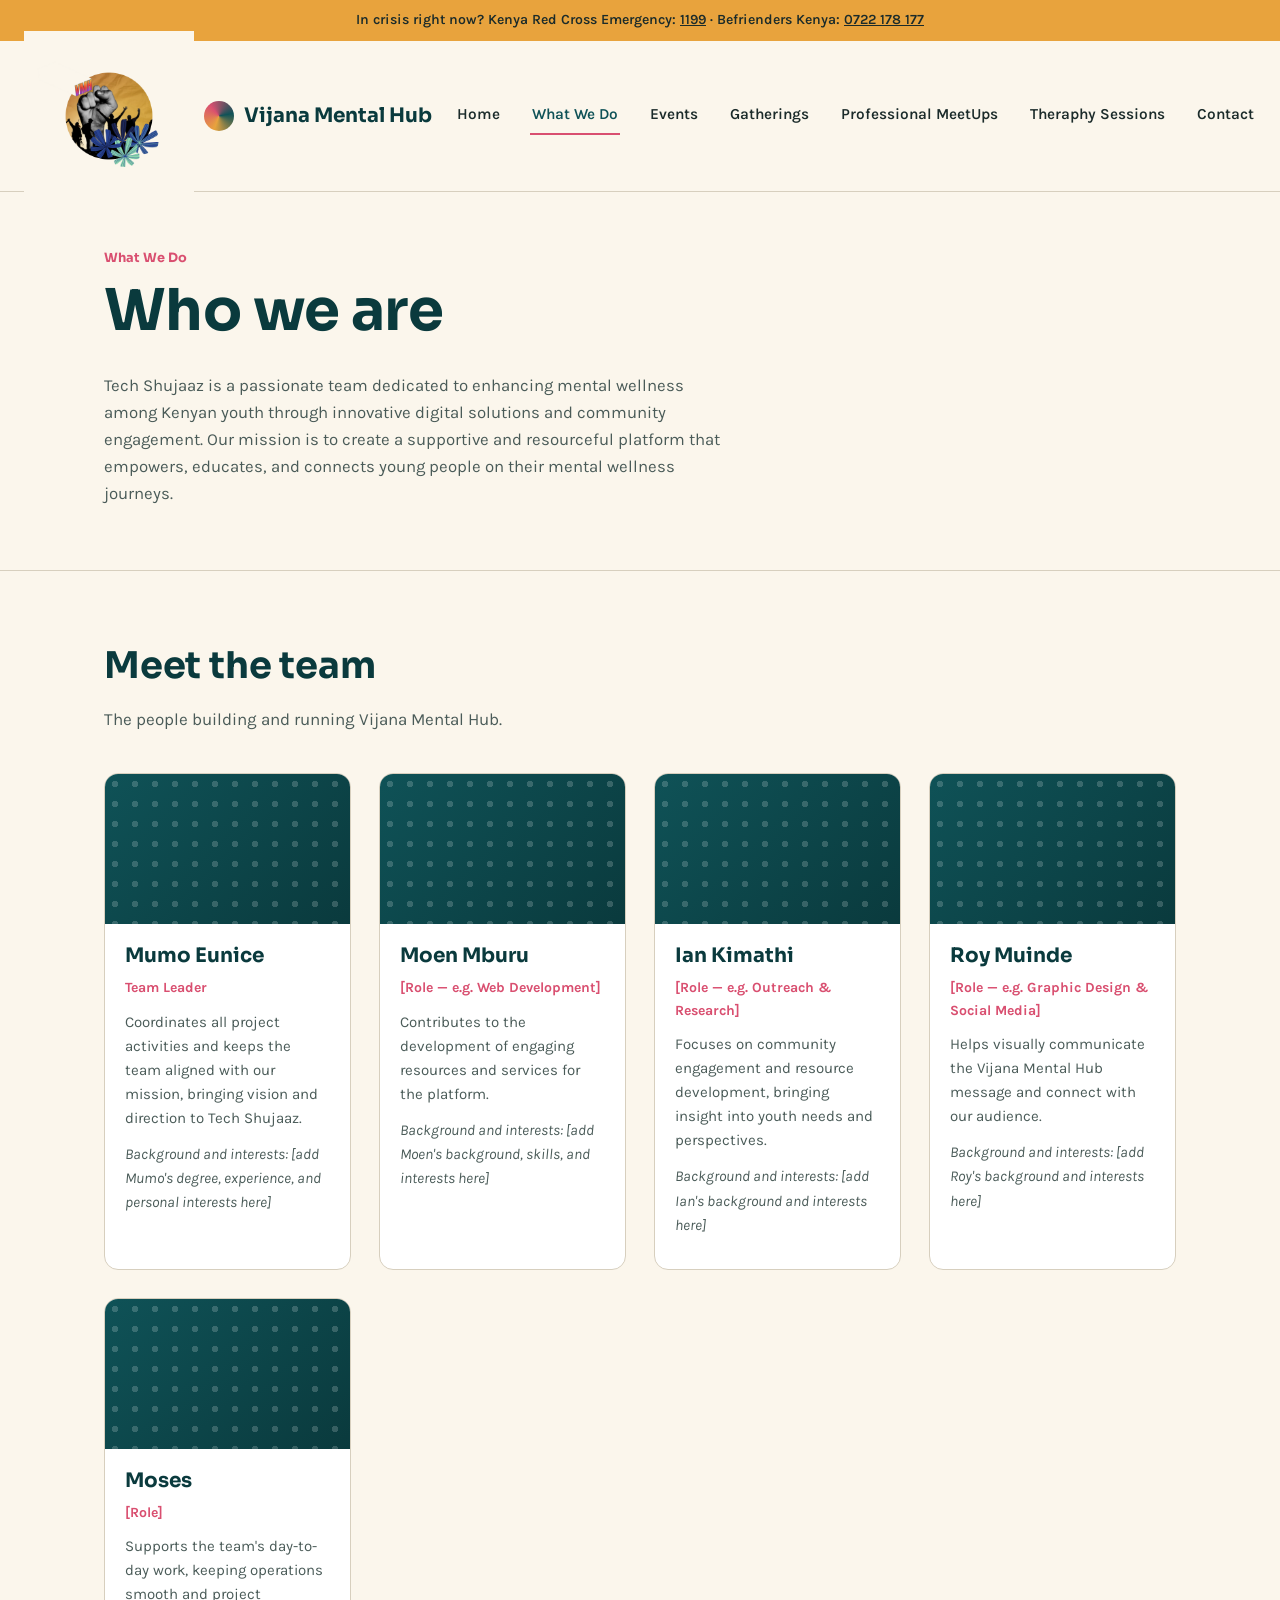
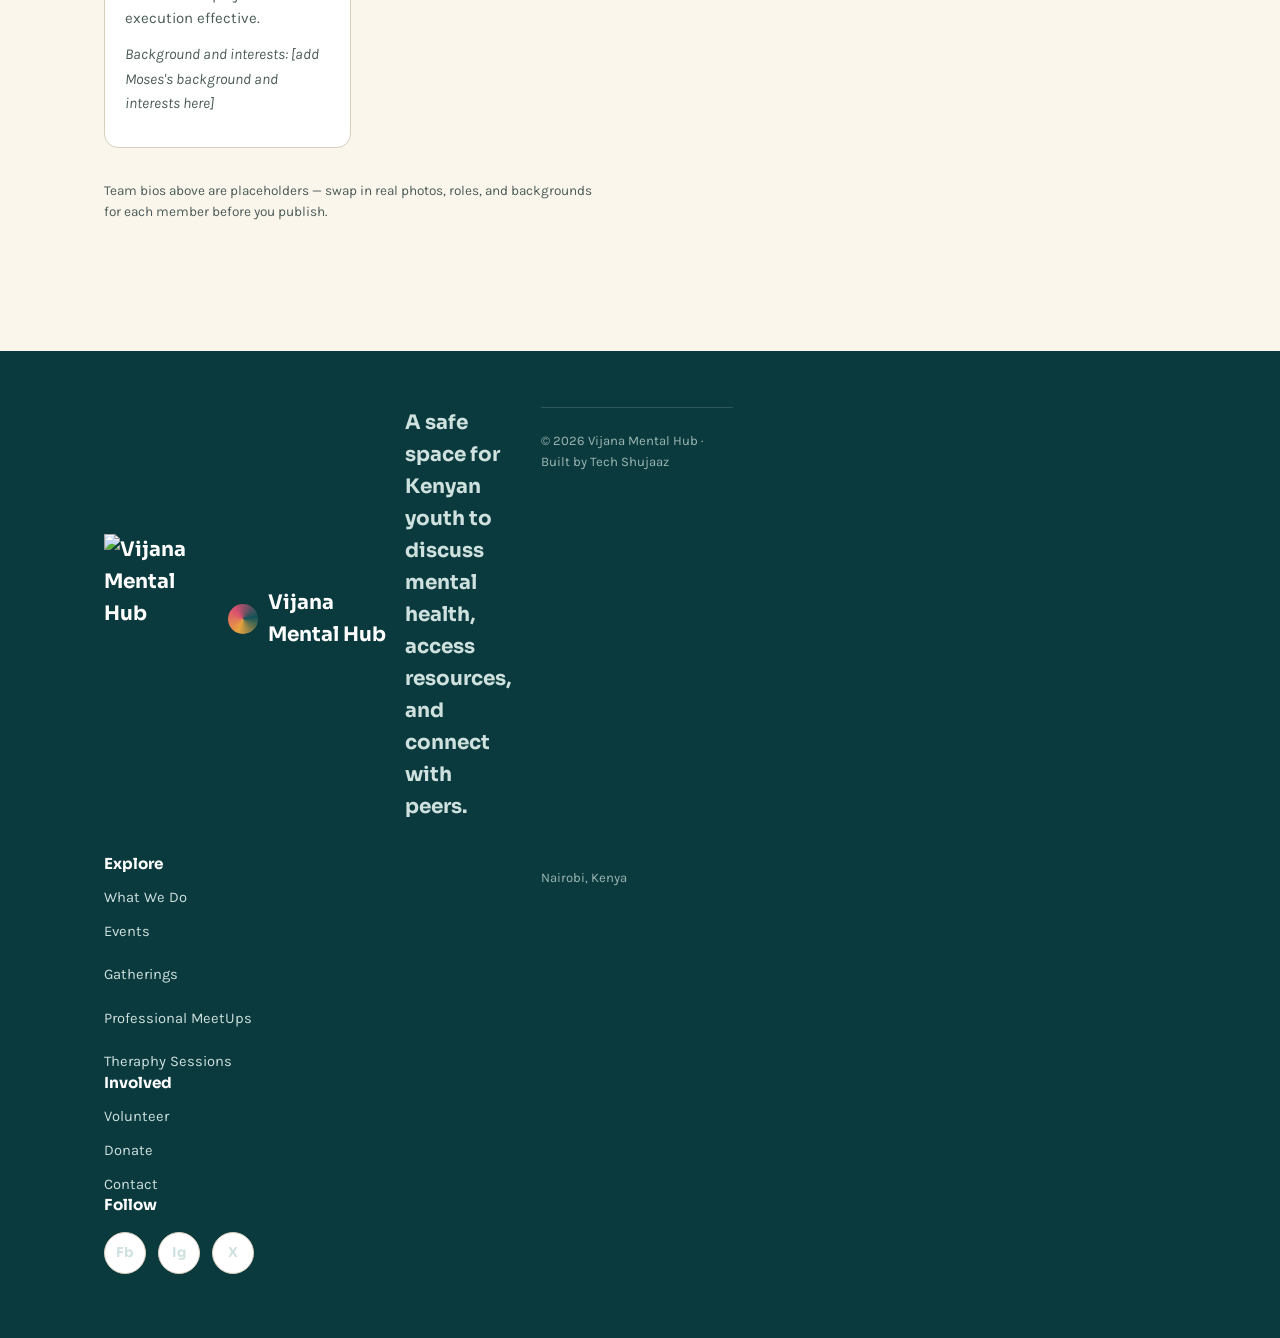
==== about.html @ b5979398 "Update about.html" ====
<!DOCTYPE html>
<html lang="en">
<head>
<meta charset="UTF-8">
<meta name="viewport" content="width=device-width, initial-scale=1.0">
<title>What We Do — Vijana Mental Hub</title>
<meta name="description" content="Meet Tech Shujaaz, the team behind Vijana Mental Hub.">
<link rel="preconnect" href="https://fonts.googleapis.com">
<link href="https://fonts.googleapis.com/css2?family=Sora:wght@400;600;700&family=Karla:wght@400;500;700&display=swap" rel="stylesheet">
<link rel="stylesheet" href="styles.css">
</head>
<body>

<div class="helpline-bar">
  In crisis right now? Kenya Red Cross Emergency: <a href="tel:1199">1199</a> · Befrienders Kenya: <a href="tel:+254722178177">0722 178 177</a>
</div>

<header class="site-header">
  <div class="container">
    <a href="index.html" class="logo">
        <img src="Untitled%20design%20%285%29.png" alt="Vijana Mental Hub" class="logo-image">
<span class="logo-mark"></span> Vijana Mental Hub</a>
    <button class="nav-toggle" aria-label="Toggle navigation" aria-expanded="false">
      <span></span><span></span><span></span>
    </button>
    <nav class="main-nav">
      <a href="index.html">Home</a>
      <a href="about.html" aria-current="page">What We Do</a>
       <a href="resources.html">Events</a>
      <a href="events.html">Gatherings</a>
      <a href="blog.html">Professional MeetUps</a>
      <a href="get-involved.html">Theraphy Sessions</a>
      <a href="contact.html">Contact</a>
    </nav>
  </div>
</header>

<main>

  <section class="page-hero">
    <div class="container">
      <span class="kicker">What We Do</span>
      <h1>Who we are</h1>
      <p class="lead">Tech Shujaaz is a passionate team dedicated to enhancing mental wellness among Kenyan youth through innovative digital solutions and community engagement. Our mission is to create a supportive and resourceful platform that empowers, educates, and connects young people on their mental wellness journeys.</p>
    </div>
  </section>

  <section>
    <div class="container">
      <div class="section-head">
        <div>
          <h2>Meet the team</h2>
          <p>The people building and running Vijana Mental Hub.</p>
        </div>
      </div>

      <div class="team-grid">

        <div class="team-card">
          <div class="team-photo"></div>
          <div class="team-body">
            <h3>Mumo Eunice</h3>
            <div class="team-role">Team Leader</div>
            <p>Coordinates all project activities and keeps the team aligned with our mission, bringing vision and direction to Tech Shujaaz.</p>
            <p><em>Background and interests: [add Mumo's degree, experience, and personal interests here]</em></p>
          </div>
        </div>

        <div class="team-card">
          <div class="team-photo"></div>
          <div class="team-body">
            <h3>Moen Mburu</h3>
            <div class="team-role">[Role — e.g. Web Development]</div>
            <p>Contributes to the development of engaging resources and services for the platform.</p>
            <p><em>Background and interests: [add Moen's background, skills, and interests here]</em></p>
          </div>
        </div>

        <div class="team-card">
          <div class="team-photo"></div>
          <div class="team-body">
            <h3>Ian Kimathi</h3>
            <div class="team-role">[Role — e.g. Outreach & Research]</div>
            <p>Focuses on community engagement and resource development, bringing insight into youth needs and perspectives.</p>
            <p><em>Background and interests: [add Ian's background and interests here]</em></p>
          </div>
        </div>

        <div class="team-card">
          <div class="team-photo"></div>
          <div class="team-body">
            <h3>Roy Muinde</h3>
            <div class="team-role">[Role — e.g. Graphic Design & Social Media]</div>
            <p>Helps visually communicate the Vijana Mental Hub message and connect with our audience.</p>
            <p><em>Background and interests: [add Roy's background and interests here]</em></p>
          </div>
        </div>

        <div class="team-card">
          <div class="team-photo"></div>
          <div class="team-body">
            <h3>Moses</h3>
            <div class="team-role">[Role]</div>
            <p>Supports the team's day-to-day work, keeping operations smooth and project execution effective.</p>
            <p><em>Background and interests: [add Moses's background and interests here]</em></p>
          </div>
        </div>

      </div>

      <p class="form-note" style="margin-top:32px;">Team bios above are placeholders — swap in real photos, roles, and backgrounds for each member before you publish.</p>
    </div>
  </section>

</main>

<footer class="site-footer">
  <div class="container">
    <div class="footer-grid">
      <div>
        <div class="logo">
                  <div class="logo"> <img src="Untitled%20design%20%286%29.png" alt="Vijana Mental Hub" class="logo-image"><span class="logo-mark"></span> Vijana Mental Hub</div>

        <p style="color:#CFE1DE; max-width:32ch;">A safe space for Kenyan youth to discuss mental health, access resources, and connect with peers.</p>
      </div>
      <div>
        <h4>Explore</h4>
        <ul class="footer-links">
          <li><a href="about.html">What We Do</a></li>
          <li><a href="resources.html">Events</a></li>
          <li></li><a href="events.html">Gatherings</a></li>
          <li></li><a href="blog.html">Professional MeetUps</a></li>
          <li></li><a href="get-involved.html">Theraphy Sessions</a></li>
        </ul>
      </div>
      <div>
        <h4>Involved</h4>
        <ul class="footer-links">
          <li><a href="get-involved.html">Volunteer</a></li>
          <li><a href="get-involved.html#donate">Donate</a></li>
          <li><a href="contact.html">Contact</a></li>
        </ul>
      </div>
      <div>
        <h4>Follow</h4>
        <div class="social-row">
          <a href="#" aria-label="Facebook">Fb</a>
          <a href="#" aria-label="Instagram">Ig</a>
          <a href="#" aria-label="Twitter / X">X</a>
        </div>
      </div>
    </div>
    <div class="footer-bottom">
      <span>© 2026 Vijana Mental Hub · Built by Tech Shujaaz</span>
      <span>Nairobi, Kenya</span>
    </div>
  </div>
</footer>

<script src="script.js"></script>
</body>
</html>
---- styles.css ----
/* ==========================================================================
   Vijana Mental Hub — Design System
   Palette: highland teal + sunrise gold + berry coral on warm paper
   Type: Sora (display) / Karla (body)
   ========================================================================== */

:root{
  --paper:      #FBF6EC;
  --sage:       #E7EFE6;
  --teal:       #0F5257;
  --teal-dark:  #0A3A3D;
  --gold:       #E8A33D;
  --coral:      #D94F70;
  --ink:        #1B2B2A;
  --ink-soft:   #4A5B58;
  --line:       #D7CFBE;
  --white:      #FFFFFF;

  --font-display: 'Sora', sans-serif;
  --font-body: 'Karla', sans-serif;

  --max-w: 1120px;
  --radius: 14px;
}

*, *::before, *::after{ box-sizing: border-box; }

html{ scroll-behavior: smooth; }

body{
  margin: 0;
  background: var(--paper);
  color: var(--ink);
  font-family: var(--font-body);
  font-size: 17px;
  line-height: 1.6;
  -webkit-font-smoothing: antialiased;
}

img{ max-width: 100%; display: block; }

a{ color: inherit; text-decoration: none; }

h1, h2, h3, h4{
  font-family: var(--font-display);
  color: var(--teal-dark);
  line-height: 1.15;
  margin: 0 0 0.5em;
  font-weight: 700;
}

h1{ font-size: clamp(2.4rem, 5vw, 3.6rem); letter-spacing: -0.01em; }
h2{ font-size: clamp(1.7rem, 3vw, 2.3rem); letter-spacing: -0.005em; }
h3{ font-size: 1.25rem; }

p{ margin: 0 0 1em; color: var(--ink-soft); max-width: 62ch; }

.container{
  max-width: var(--max-w);
  margin: 0 auto;
  padding: 0 24px;
}

/* Focus visibility */
a:focus-visible, button:focus-visible, input:focus-visible, textarea:focus-visible{
  outline: 3px solid var(--gold);
  outline-offset: 2px;
}

@media (prefers-reduced-motion: reduce){
  *{ animation-duration: 0.001ms !important; transition-duration: 0.001ms !important; }
  html{ scroll-behavior: auto; }
}

/* ---------------------------------- Header ---------------------------------- */

.site-header{
  position: sticky;
  top: 0;
  z-index: 50;
  background: rgba(251, 246, 236, 0.92);
  backdrop-filter: blur(6px);
  border-bottom: 1px solid var(--line);
}

.site-header .container{
  display: flex;
  align-items: center;
  justify-content: space-between;
  height: 150px;
  max-width: 1300px;
}

.logo{
  font-family: var(--font-display);
  font-weight: 700;
  font-size: 1.25rem;
  color: var(--teal-dark);
  display: flex;
  align-items: center;
  gap: 10px;
}

.logo-mark{
  width: 30px; height: 30px;
  border-radius: 50%;
  background: conic-gradient(from 200deg, var(--gold), var(--coral), var(--teal), var(--gold));
  flex-shrink: 0;
}
.logo {
  display: flex;
  align-items: center;
  gap: 10px;
}

.logo-image {
  width: 170px;
  height: 170px;
  object-fit: contain;
}
.main-nav{
  display: flex;
  gap: 28px;
  align-items: center;
}

.main-nav a{
  font-size: 0.96rem;
  font-weight: 600;
  color: var(--ink);
  padding: 6px 2px;
  border-bottom: 2px solid transparent;
  transition: border-color 0.15s ease, color 0.15s ease;
}

.main-nav a:hover,
.main-nav a[aria-current="page"]{
  color: var(--teal);
  border-bottom-color: var(--coral);
}

.nav-toggle{
  display: none;
  background: none;
  border: none;
  cursor: pointer;
  padding: 8px;
}
.nav-toggle span{
  display: block;
  width: 24px; height: 2px;
  background: var(--ink);
  margin: 5px 0;
  transition: transform 0.2s ease, opacity 0.2s ease;
}

@media (max-width: 820px){
  .nav-toggle{ display: block; }
  .main-nav{
    position: absolute;
    top: 76px; left: 0; right: 0;
    background: var(--paper);
    border-bottom: 1px solid var(--line);
    flex-direction: column;
    align-items: flex-start;
    gap: 4px;
    padding: 12px 24px 20px;
    display: none;
  }
  .main-nav.open{ display: flex; }
  .main-nav a{ width: 100%; padding: 10px 0; }
}

/* ---------------------------------- Buttons ---------------------------------- */

.btn{
  display: inline-flex;
  align-items: center;
  justify-content: center;
  gap: 8px;
  font-family: var(--font-display);
  font-weight: 600;
  font-size: 0.95rem;
  padding: 13px 26px;
  border-radius: 999px;
  border: 2px solid transparent;
  cursor: pointer;
  transition: transform 0.12s ease, background 0.15s ease, color 0.15s ease, border-color 0.15s ease;
}
.btn:hover{ transform: translateY(-1px); }

.btn-primary{
  background: var(--coral);
  color: var(--white);
}
.btn-primary:hover{ background: #c23f5f; }

.btn-secondary{
  background: transparent;
  color: var(--teal-dark);
  border-color: var(--teal-dark);
}
.btn-secondary:hover{ background: var(--teal-dark); color: var(--white); }

.btn-ghost{
  background: transparent;
  color: var(--teal-dark);
  padding: 10px 4px;
  border-radius: 0;
  font-size: 0.9rem;
}
.btn-ghost::after{ content: "›"; margin-left: 4px; }

/* ---------------------------------- Hero ---------------------------------- */

.hero{
  position: relative;
  overflow: hidden;
  padding: 76px 0 90px;
}

.hero-pattern{
  position: absolute;
  top: -60px; right: -80px;
  width: 420px; height: 420px;
  opacity: 0.5;
  z-index: 0;
  background-image: radial-gradient(circle, var(--gold) 7px, transparent 7px),
                     radial-gradient(circle, var(--coral) 5px, transparent 5px);
  background-size: 46px 46px, 46px 46px;
  background-position: 0 0, 23px 23px;
  -webkit-mask-image: radial-gradient(circle, black 55%, transparent 78%);
  mask-image: radial-gradient(circle, black 55%, transparent 78%);
}

.hero .container{
  position: relative;
  z-index: 1;
  display: grid;
  grid-template-columns: minmax(0, 640px);
}

.eyebrow-tag{
  display: inline-block;
  font-family: var(--font-display);
  font-weight: 600;
  font-size: 0.82rem;
  color: var(--teal);
  background: var(--sage);
  border-radius: 999px;
  padding: 6px 16px;
  margin-bottom: 22px;
}

.hero p.lead{
  font-size: 1.15rem;
  color: var(--ink-soft);
  margin-bottom: 2em;
}

.hero-ctas{
  display: flex;
  gap: 14px;
  flex-wrap: wrap;
}

/* ---------------------------------- Sections ---------------------------------- */

section{ padding: 74px 0; }
.section-alt{ background: var(--sage); }

.section-head{
  display: flex;
  align-items: flex-end;
  justify-content: space-between;
  gap: 24px;
  margin-bottom: 40px;
  flex-wrap: wrap;
}

.section-head p{ margin: 0; }

/* ---------------------------------- Cards ---------------------------------- */

.card-grid{
  display: grid;
  grid-template-columns: repeat(auto-fit, minmax(260px, 1fr));
  gap: 24px;
}

.card{
  background: var(--white);
  border: 1px solid var(--line);
  border-radius: var(--radius);
  padding: 28px;
  display: flex;
  flex-direction: column;
  gap: 10px;
}

.card .chip{
  align-self: flex-start;
  font-family: var(--font-display);
  font-size: 0.75rem;
  font-weight: 700;
  color: var(--teal-dark);
  background: var(--sage);
  padding: 4px 12px;
  border-radius: 999px;
  margin-bottom: 8px;
}

.card h3{ margin-bottom: 4px; }

.card a.card-link{
  margin-top: auto;
  font-weight: 700;
  color: var(--coral);
  font-size: 0.92rem;
}
.card a.card-link:hover{ text-decoration: underline; }

/* Team cards */
.team-grid{
  display: grid;
  grid-template-columns: repeat(auto-fit, minmax(230px, 1fr));
  gap: 28px;
}
.team-card{
  background: var(--white);
  border-radius: var(--radius);
  border: 1px solid var(--line);
  overflow: hidden;
}
.team-photo{
  height: 150px;
  background: linear-gradient(135deg, var(--teal) 0%, var(--teal-dark) 100%);
  position: relative;
}
.team-photo::after{
  content: "";
  position: absolute; inset: 0;
  background-image: radial-gradient(circle, rgba(255,255,255,0.18) 3px, transparent 3px);
  background-size: 20px 20px;
}
.team-body{ padding: 20px; }
.team-role{
  font-weight: 700;
  color: var(--coral);
  font-size: 0.88rem;
  margin-bottom: 10px;
}
.team-body p{ font-size: 0.94rem; margin-bottom: 0.8em; }

/* ---------------------------------- Callout / CTA band ---------------------------------- */

.cta-band{
  background: var(--teal-dark);
  color: var(--white);
  border-radius: 20px;
  padding: 52px;
  display: flex;
  align-items: center;
  justify-content: space-between;
  gap: 30px;
  flex-wrap: wrap;
}
.cta-band h2{ color: var(--white); margin: 0; max-width: 22ch; }
.cta-band p{ color: #D9E7E4; }

/* ---------------------------------- Lists (events, resources) ---------------------------------- */

.list-row{
  display: flex;
  justify-content: space-between;
  align-items: center;
  gap: 20px;
  padding: 22px 0;
  border-bottom: 1px solid var(--line);
  flex-wrap: wrap;
}
.list-row:first-child{ border-top: 1px solid var(--line); }

.list-row .meta{
  font-family: var(--font-display);
  font-weight: 600;
  font-size: 0.85rem;
  color: var(--teal);
}

/* ---------------------------------- Forms ---------------------------------- */

.form-grid{
  display: grid;
  gap: 18px;
  max-width: 560px;
}
label{
  font-family: var(--font-display);
  font-weight: 600;
  font-size: 0.88rem;
  color: var(--teal-dark);
  display: block;
  margin-bottom: 6px;
}
input, textarea, select{
  width: 100%;
  font-family: var(--font-body);
  font-size: 1rem;
  padding: 12px 14px;
  border-radius: 10px;
  border: 1.5px solid var(--line);
  background: var(--white);
  color: var(--ink);
}
input:focus, textarea:focus, select:focus{
  border-color: var(--teal);
}
textarea{ resize: vertical; min-height: 130px; }

.form-note{
  font-size: 0.85rem;
  color: var(--ink-soft);
  margin-top: 4px;
}

.form-success{
  display: none;
  background: var(--sage);
  border: 1px solid var(--teal);
  color: var(--teal-dark);
  padding: 14px 18px;
  border-radius: 10px;
  font-weight: 600;
  margin-top: 16px;
}
.form-success.visible{ display: block; }

/* ---------------------------------- Contact info blocks ---------------------------------- */

.contact-info{ display: grid; gap: 22px; }
.contact-info .item{ display: flex; gap: 14px; align-items: flex-start; }
.contact-info .icon{
  width: 40px; height: 40px;
  border-radius: 50%;
  background: var(--sage);
  color: var(--teal-dark);
  display: flex; align-items: center; justify-content: center;
  font-family: var(--font-display);
  font-weight: 700;
  flex-shrink: 0;
}
.two-col{
  display: grid;
  grid-template-columns: 1.1fr 0.9fr;
  gap: 56px;
}
@media (max-width: 780px){
  .two-col{ grid-template-columns: 1fr; }
}

.social-row{ display: flex; gap: 12px; margin-top: 18px; }
.social-row a{
  width: 42px; height: 42px;
  border-radius: 50%;
  background: var(--white);
  border: 1.5px solid var(--line);
  display: flex; align-items: center; justify-content: center;
  font-weight: 700;
  font-family: var(--font-display);
  font-size: 0.85rem;
}
.social-row a:hover{ border-color: var(--coral); color: var(--coral); }

/* ---------------------------------- FAQ ---------------------------------- */

.faq-item{ border-bottom: 1px solid var(--line); }
.faq-item summary{
  cursor: pointer;
  padding: 18px 0;
  font-family: var(--font-display);
  font-weight: 700;
  color: var(--teal-dark);
  list-style: none;
  display: flex;
  justify-content: space-between;
  align-items: center;
}
.faq-item summary::-webkit-details-marker{ display: none; }
.faq-item summary::after{ content: "+"; font-size: 1.4rem; color: var(--coral); }
.faq-item[open] summary::after{ content: "–"; }
.faq-item p{ padding-bottom: 18px; }

/* ---------------------------------- Helper bar (crisis notice) ---------------------------------- */

.helpline-bar{
  background: var(--gold);
  color: var(--ink);
  font-size: 0.88rem;
  font-weight: 600;
  text-align: center;
  padding: 9px 16px;
}
.helpline-bar a{ text-decoration: underline; }

/* ---------------------------------- Footer ---------------------------------- */

.site-footer{
  background: var(--teal-dark);
  color: #CFE1DE;
  padding: 56px 0 28px;
  margin-top: 40px;
}
.footer-grid{
  display: grid;
  grid-template-columns: 1.4fr 1fr 1fr 1fr;
  gap: 30px;
  margin-bottom: 36px;
}
.site-footer h4{ color: var(--white); font-size: 0.95rem; margin-bottom: 14px; }
.site-footer .logo{ color: var(--white); margin-bottom: 12px; }
.site-footer a{ color: #CFE1DE; }
.site-footer a:hover{ color: var(--gold); }
.footer-links{ list-style: none; padding: 0; margin: 0; display: grid; gap: 10px; font-size: 0.92rem; }
.footer-bottom{
  border-top: 1px solid rgba(255,255,255,0.15);
  padding-top: 22px;
  font-size: 0.82rem;
  color: #9FB8B4;
  display: flex;
  justify-content: space-between;
  flex-wrap: wrap;
  gap: 10px;
}
@media (max-width: 780px){
  .footer-grid{ grid-template-columns: 1fr 1fr; }
}

/* ---------------------------------- Page hero (inner pages) ---------------------------------- */

.page-hero{
  padding: 56px 0 46px;
  border-bottom: 1px solid var(--line);
}
.page-hero p.lead{ font-size: 1.05rem; }

/* Breadcrumb-ish kicker */
.kicker{
  font-family: var(--font-display);
  font-weight: 700;
  font-size: 0.8rem;
  color: var(--coral);
  text-transform: none;
  margin-bottom: 10px;
  display: block;
}

/* Comment / blog specific */
.blog-post-card{
  display: grid;
  grid-template-columns: 220px 1fr;
  gap: 24px;
  background: var(--white);
  border: 1px solid var(--line);
  border-radius: var(--radius);
  padding: 24px;
  margin-bottom: 22px;
}
.blog-post-thumb{
  border-radius: 10px;
  background: linear-gradient(160deg, var(--gold), var(--coral));
  min-height: 130px;
}
@media (max-width: 640px){
  .blog-post-card{ grid-template-columns: 1fr; }
}

.comment-box{
  border: 1px dashed var(--line);
  border-radius: var(--radius);
  padding: 24px;
  background: var(--sage);
}
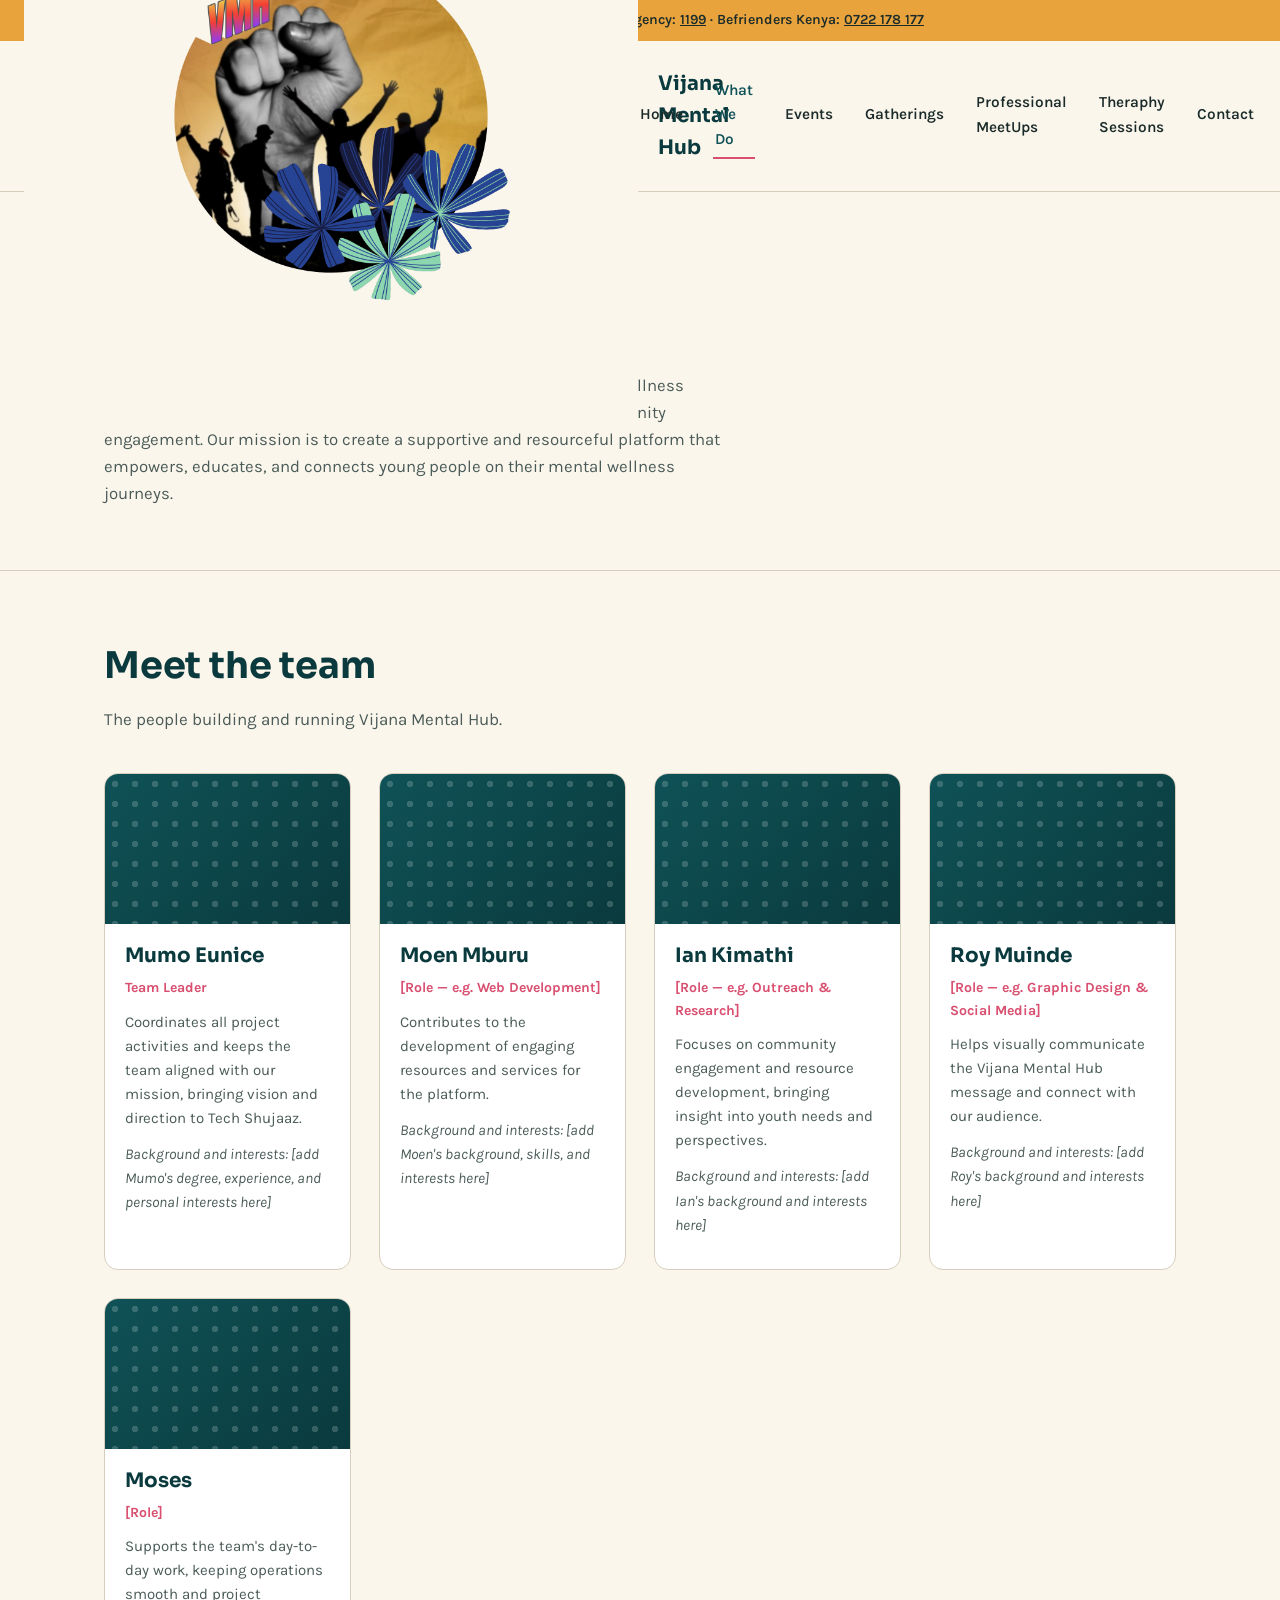
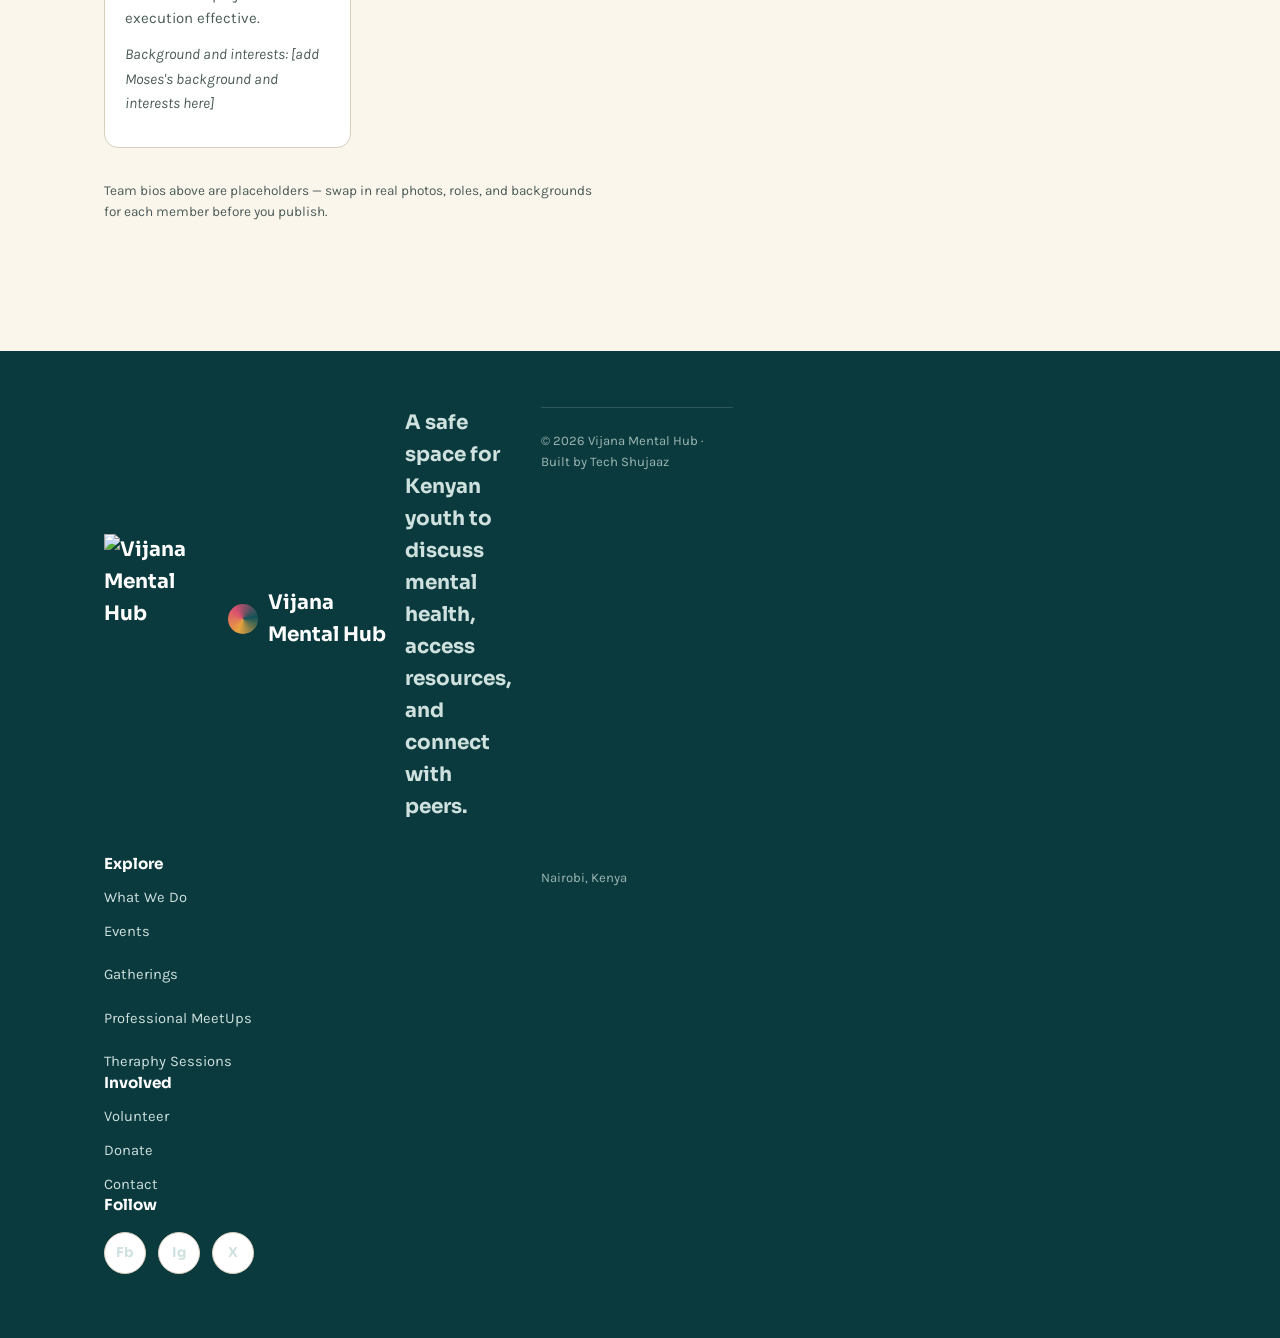
==== commit a77c0095: "Update about.html" ====
--- a/about.html
+++ b/about.html
@@ -18,8 +18,8 @@
 <header class="site-header">
   <div class="container">
     <a href="index.html" class="logo">
-        <img src="Untitled%20design%20%285%29.png" alt="Vijana Mental Hub" class="logo-image">
-<span class="logo-mark"></span> Vijana Mental Hub</a>
+        <img src="Untitled%20design%20%285%29.png" alt="Vijana Mental Hub" >
+<span class="logo-image"></span> Vijana Mental Hub</a>
     <button class="nav-toggle" aria-label="Toggle navigation" aria-expanded="false">
       <span></span><span></span><span></span>
     </button>
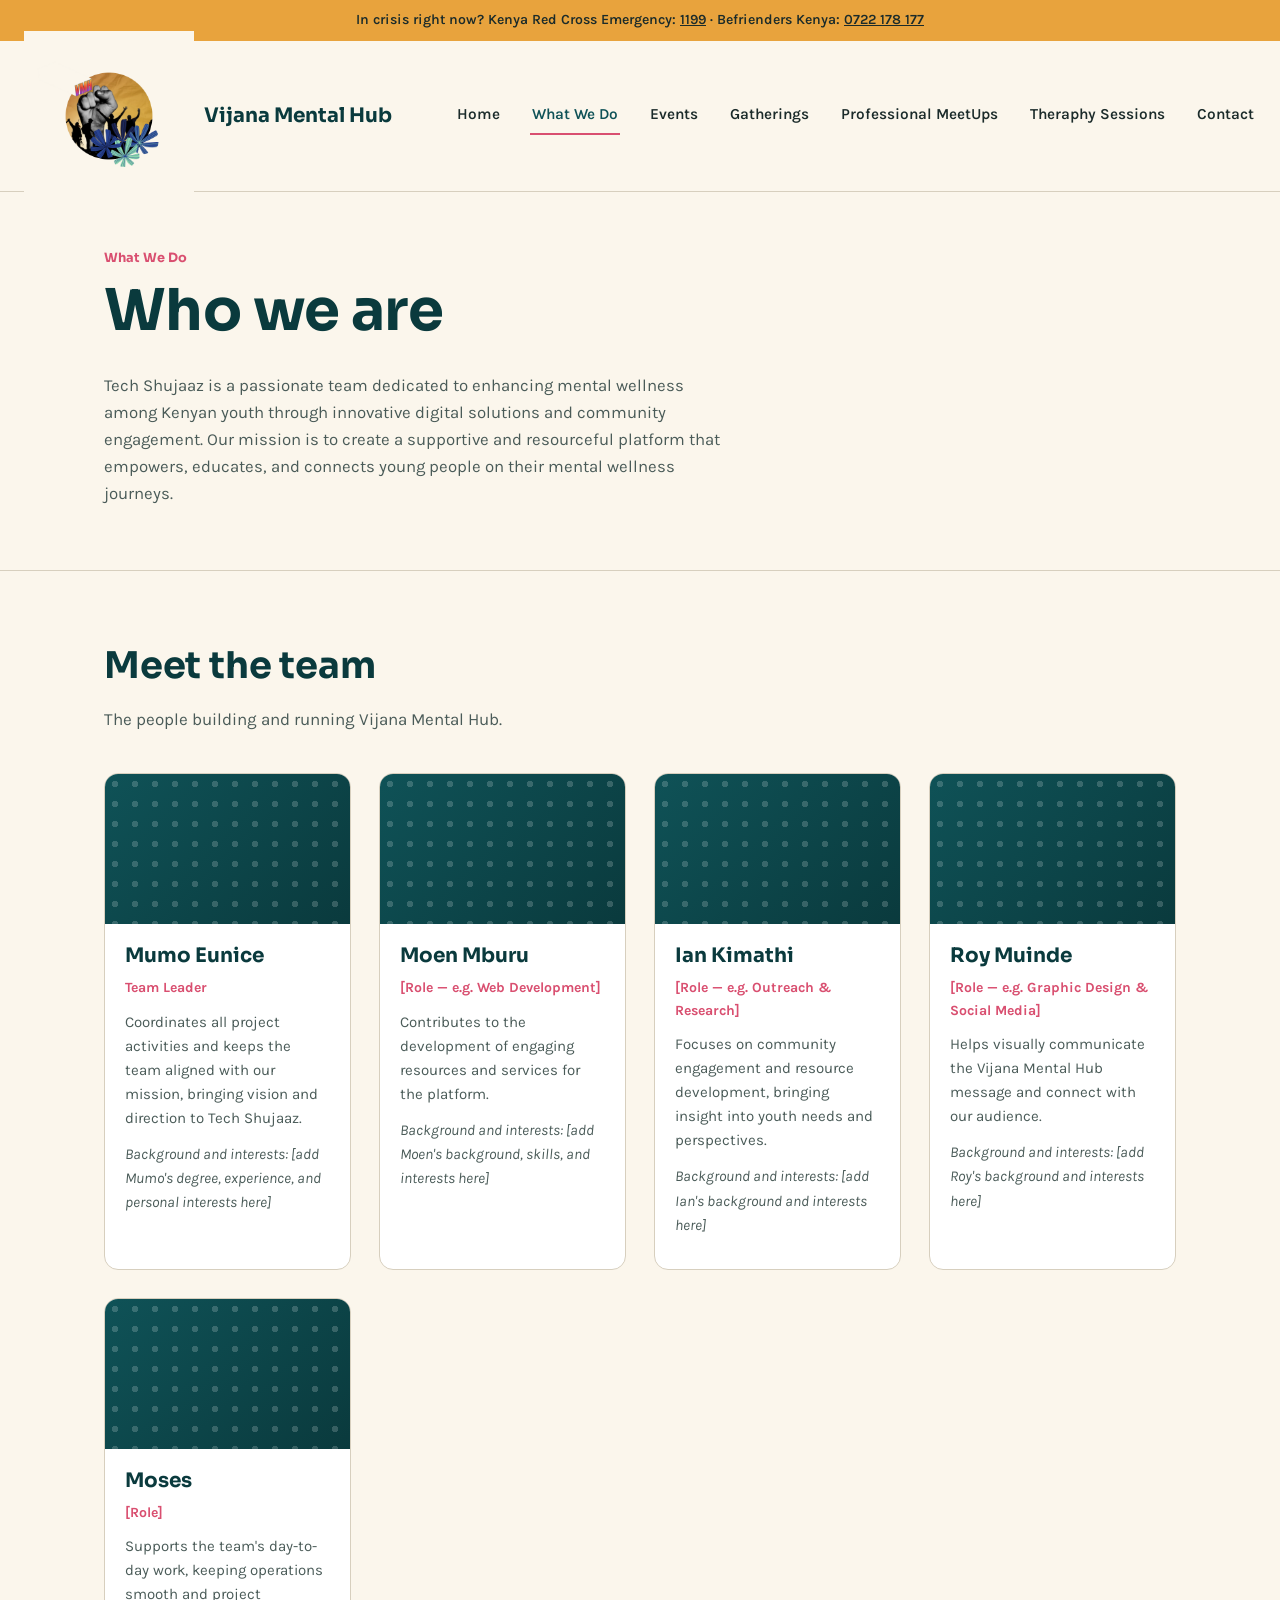
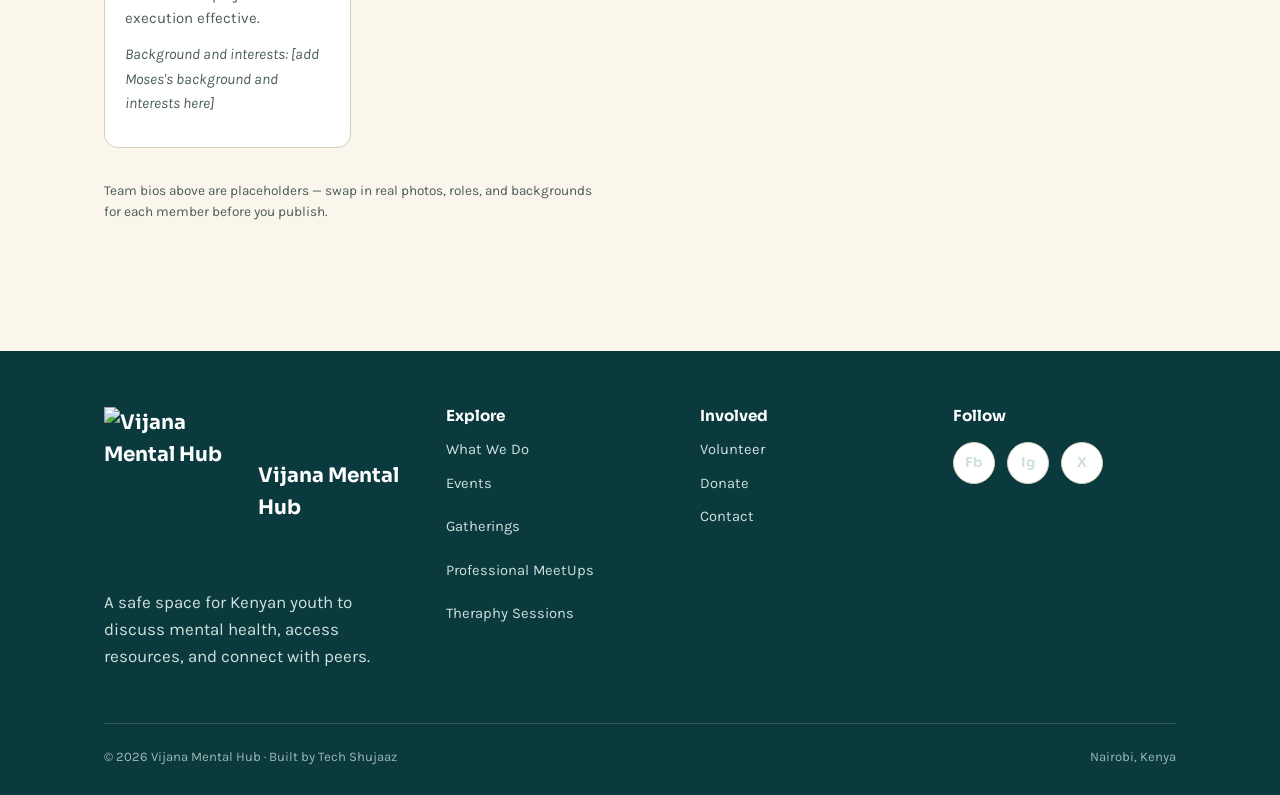
==== commit e01ba66d: "Update about.html" ====
--- a/about.html
+++ b/about.html
@@ -18,8 +18,8 @@
 <header class="site-header">
   <div class="container">
     <a href="index.html" class="logo">
-        <img src="Untitled%20design%20%285%29.png" alt="Vijana Mental Hub" >
-<span class="logo-image"></span> Vijana Mental Hub</a>
+         <img src="Untitled%20design%20%285%29.png" alt="Vijana Mental Hub" class="logo-image">
+  <span>Vijana Mental Hub</span>
     <button class="nav-toggle" aria-label="Toggle navigation" aria-expanded="false">
       <span></span><span></span><span></span>
     </button>
@@ -118,8 +118,8 @@
   <div class="container">
     <div class="footer-grid">
       <div>
-        <div class="logo">
-                  <div class="logo"> <img src="Untitled%20design%20%286%29.png" alt="Vijana Mental Hub" class="logo-image"><span class="logo-mark"></span> Vijana Mental Hub</div>
+        <div class="logo"> <img src="Untitled%20design%20%286%29.png" alt="Vijana Mental Hub" class="logo-image">
+  <span>Vijana Mental Hub</span></div>
 
         <p style="color:#CFE1DE; max-width:32ch;">A safe space for Kenyan youth to discuss mental health, access resources, and connect with peers.</p>
       </div>
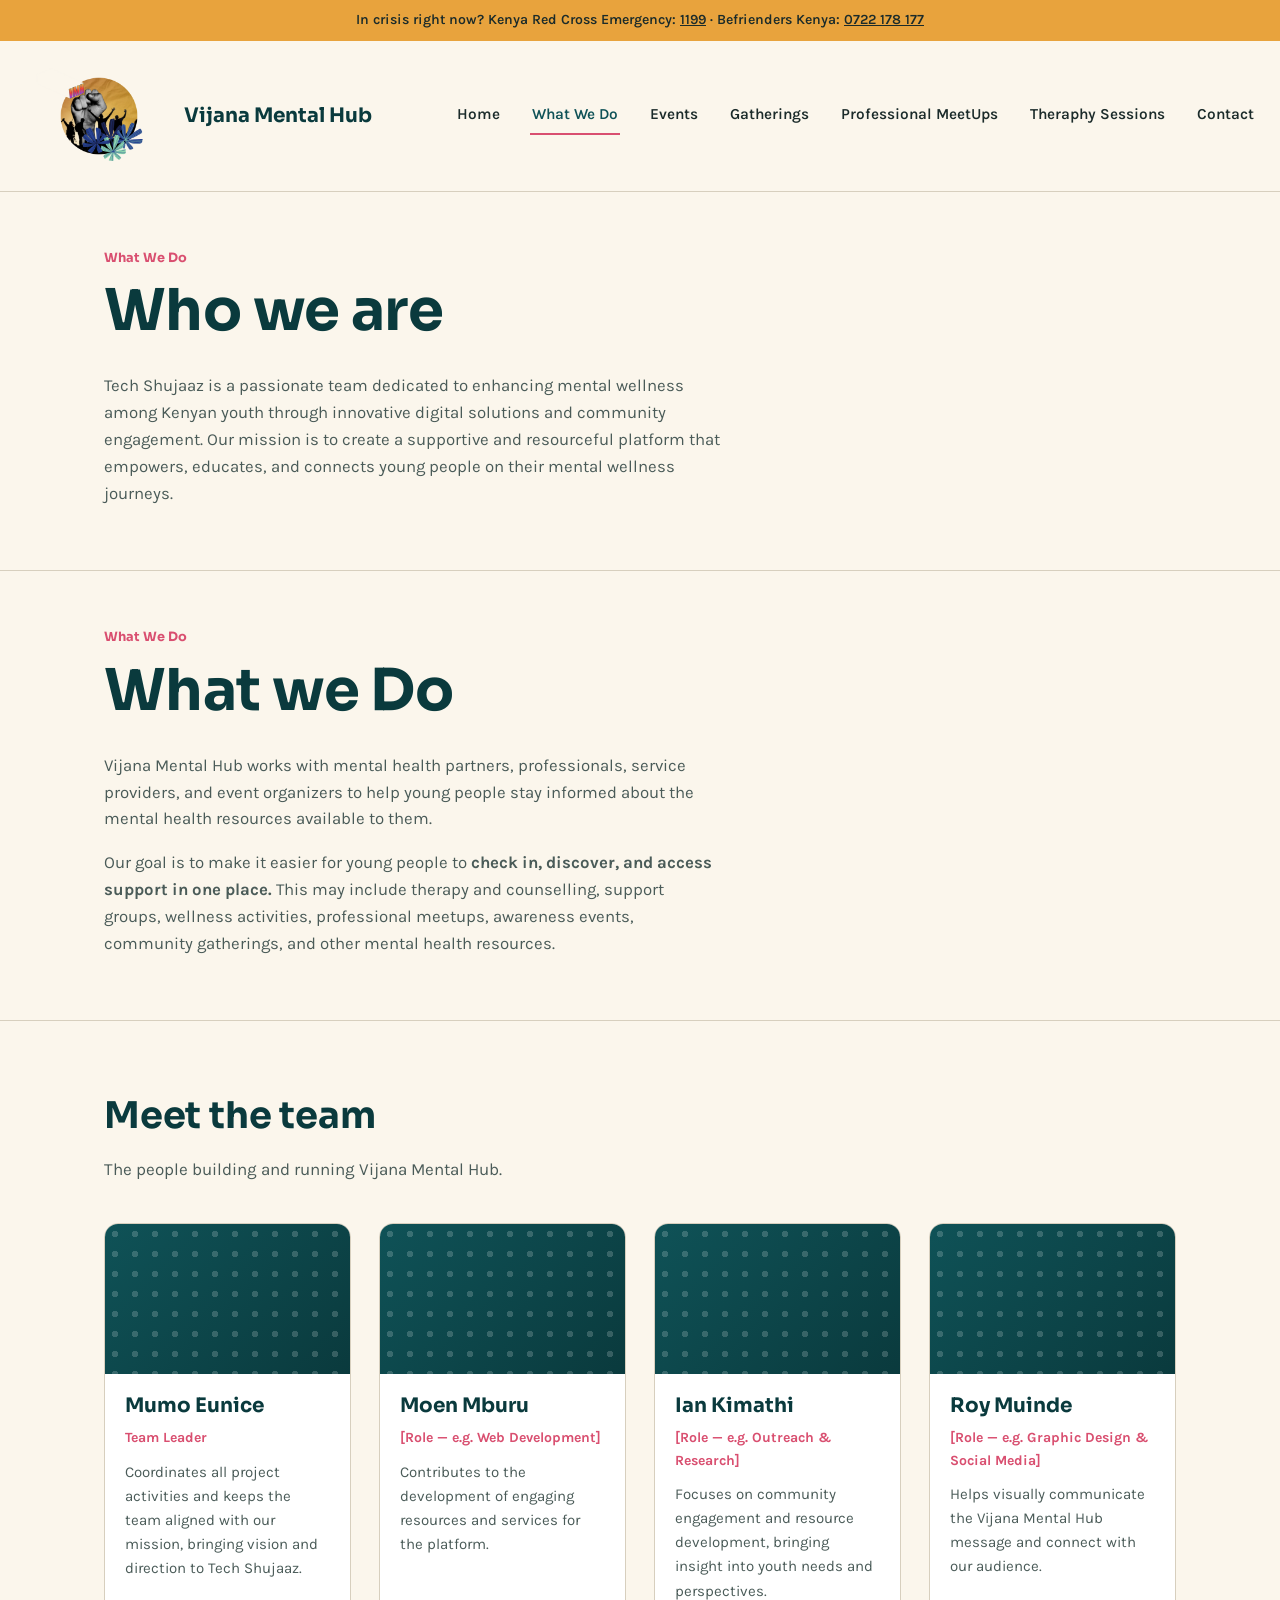
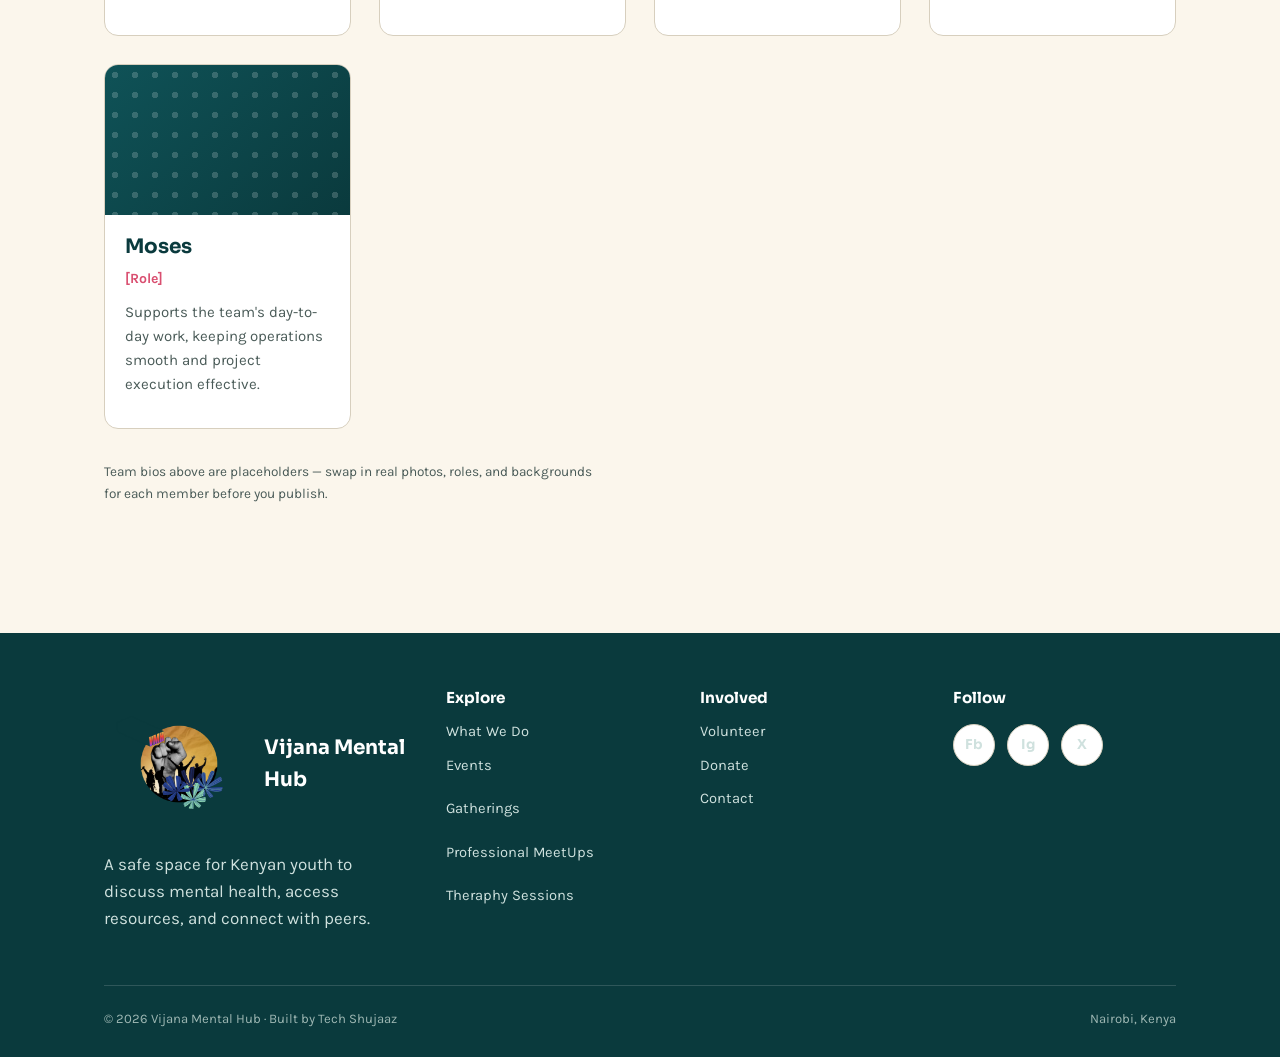
==== commit 05c9675a: "Update about.html" ====
--- a/about.html
+++ b/about.html
@@ -19,7 +19,7 @@
   <div class="container">
     <a href="index.html" class="logo">
          <img src="Untitled%20design%20%285%29.png" alt="Vijana Mental Hub" class="logo-image">
-  <span>Vijana Mental Hub</span>
+  <span>Vijana Mental Hub</span></a>
     <button class="nav-toggle" aria-label="Toggle navigation" aria-expanded="false">
       <span></span><span></span><span></span>
     </button>
@@ -44,7 +44,21 @@
       <p class="lead">Tech Shujaaz is a passionate team dedicated to enhancing mental wellness among Kenyan youth through innovative digital solutions and community engagement. Our mission is to create a supportive and resourceful platform that empowers, educates, and connects young people on their mental wellness journeys.</p>
     </div>
   </section>
-
+ <section class="page-hero">
+    <div class="container">
+      <span class="kicker">What We Do</span>
+      <h1>What we Do</h1>
+      <p class="lead"> Vijana Mental Hub works with mental health partners, professionals,
+            service providers, and event organizers to help young people stay
+            informed about the mental health resources available to them.</p>
+      <p class="lead">Our goal is to make it easier for young people to
+            <strong>check in, discover, and access support in one place.</strong>
+            This may include therapy and counselling, support groups, wellness
+            activities, professional meetups, awareness events, community
+            gatherings, and other mental health resources.</p>
+      
+    </div>
+  </section>
   <section>
     <div class="container">
       <div class="section-head">
@@ -62,7 +76,7 @@
             <h3>Mumo Eunice</h3>
             <div class="team-role">Team Leader</div>
             <p>Coordinates all project activities and keeps the team aligned with our mission, bringing vision and direction to Tech Shujaaz.</p>
-            <p><em>Background and interests: [add Mumo's degree, experience, and personal interests here]</em></p>
+           <!-- <p><em>Background and interests: [add Mumo's degree, experience, and personal interests here]</em></p> -->
           </div>
         </div>
 
@@ -72,7 +86,7 @@
             <h3>Moen Mburu</h3>
             <div class="team-role">[Role — e.g. Web Development]</div>
             <p>Contributes to the development of engaging resources and services for the platform.</p>
-            <p><em>Background and interests: [add Moen's background, skills, and interests here]</em></p>
+           <!-- <p><em>Background and interests: [add Moen's background, skills, and interests here]</em></p> -->
           </div>
         </div>
 
@@ -82,7 +96,7 @@
             <h3>Ian Kimathi</h3>
             <div class="team-role">[Role — e.g. Outreach & Research]</div>
             <p>Focuses on community engagement and resource development, bringing insight into youth needs and perspectives.</p>
-            <p><em>Background and interests: [add Ian's background and interests here]</em></p>
+           <!-- <p><em>Background and interests: [add Ian's background and interests here]</em></p> -->
           </div>
         </div>
 
@@ -92,7 +106,7 @@
             <h3>Roy Muinde</h3>
             <div class="team-role">[Role — e.g. Graphic Design & Social Media]</div>
             <p>Helps visually communicate the Vijana Mental Hub message and connect with our audience.</p>
-            <p><em>Background and interests: [add Roy's background and interests here]</em></p>
+           <!-- <p><em>Background and interests: [add Roy's background and interests here]</em></p> -->
           </div>
         </div>
 
@@ -102,7 +116,7 @@
             <h3>Moses</h3>
             <div class="team-role">[Role]</div>
             <p>Supports the team's day-to-day work, keeping operations smooth and project execution effective.</p>
-            <p><em>Background and interests: [add Moses's background and interests here]</em></p>
+         <!--  <p><em>Background and interests: [add Moses's background and interests here]</em></p> -->
           </div>
         </div>
 
--- a/styles.css
+++ b/styles.css
@@ -82,7 +82,34 @@
   backdrop-filter: blur(6px);
   border-bottom: 1px solid var(--line);
 }
-
+#upcoming {
+   :root{--bg:#f4f5f8;--fg:#14161c;--muted:#5b6070;box-sizing:border-box;padding-top:env(safe-area-inset-top,0px);padding-bottom:env(safe-area-inset-bottom,0px)}
+@media (prefers-color-scheme:dark){:root:not([data-theme="light"]){--bg:#0e1015;--fg:#f2f3f7;--muted:#9aa0b2}}
+:root[data-theme="dark"]{--bg:#0e1015;--fg:#f2f3f7;--muted:#9aa0b2}
+html{scroll-padding-top:env(safe-area-inset-top,0px)}
+*{box-sizing:border-box}
+body{margin:0;background:var(--bg);color:var(--fg);font-family:Inter,system-ui,-apple-system,"Segoe UI",Roboto,sans-serif}
+main{max-width:1280px;margin:0 auto;padding:32px 20px 48px}
+h1{font-size:clamp(1.5rem,3vw,2rem);margin:0 0 4px}
+.sub{color:var(--muted);margin:0 0 24px; align-items: center}
+.grid{display:grid;grid-template-columns:repeat(4,1fr);gap:20px}
+@media (max-width:1100px){.grid{grid-template-columns:repeat(2,1fr)}}
+@media (max-width:600px){.grid{grid-template-columns:1fr}}
+.card{position:relative;overflow:hidden;border-radius:20px;min-height:300px;color:#fff;display:flex;flex-direction:column;box-shadow:0 10px 30px rgba(0,0,0,.18)}
+.bg{position:absolute;inset:0;width:100%;height:100%}
+.ov{position:absolute;inset:0;background:linear-gradient(180deg,rgba(8,10,20,.35) 0%,rgba(8,10,20,.78) 100%)}
+.in{position:relative;padding:22px 18px;display:flex;flex-direction:column;gap:14px;height:100%}
+.card h2{font-size:1.25rem;margin:0 0 4px;line-height:1.25; color: #fff }
+.tag{font-size:.8rem;opacity:.85;margin:0; color: #fff  }
+ul{list-style:none;margin:8px 0 0;padding:0;display:flex;flex-direction:column;gap:10px}
+li{background:rgba(255,255,255,.14);border:1px solid rgba(255,255,255,.22);backdrop-filter:blur(6px);-webkit-backdrop-filter:blur(6px);border-radius:14px;padding:12px 14px}
+.d{font-size:.72rem;letter-spacing:.06em;text-transform:uppercase;opacity:.85}
+.t{font-weight:600;margin:2px 0}
+.m{font-size:.82rem;opacity:.85;display:flex;justify-content:space-between;align-items:center;gap:8px;flex-wrap:wrap}
+.b{font-size:.7rem;font-weight:700;padding:2px 8px;border-radius:99px;background:#fff;color:#111}
+.b.free{background:#7ef0b0}.b.paid{background:#ffd36e}
+.btn{margin-top:8px;display:inline-block;font:inherit;font-size:.8rem;font-weight:600;padding:6px 12px;border-radius:99px;border:0;background:#fff;color:#111;cursor:pointer}
+}
 .site-header .container{
   display: flex;
   align-items: center;
@@ -100,7 +127,24 @@
   align-items: center;
   gap: 10px;
 }
-
+.btn-signin {
+  display: inline-block;
+  padding: 8px 35px;
+  border-radius: 50px;
+  background: #D94F70;
+  color: white !important;
+  border: 2px solid #D94F70;
+  font-weight: 600;
+  text-decoration: none;
+  margin-left: 8px;
+  line-height: 1.2;
+}
+
+.btn-signin:hover {
+  background: transparent;
+  color: #D94F70 !important;
+  border-color: #D94F70;
+}
 .logo-mark{
   width: 30px; height: 30px;
   border-radius: 50%;
@@ -114,8 +158,8 @@
 }
 
 .logo-image {
-  width: 170px;
-  height: 170px;
+  width: 150px;
+  height: 150px;
   object-fit: contain;
 }
 .main-nav{
@@ -217,14 +261,41 @@
   position: relative;
   overflow: hidden;
   padding: 76px 0 90px;
+   min-height: 600px;
+
+    background-image: url("VMH (1).png");
+    background-size: cover;
+    background-position: center;
+    background-repeat: no-repeat;
+
+    display: flex;
+    align-items: center;
+
+    overflow: hidden;
+    color: #ffffff;
+}
+.events-heading {
+  text-align: center;
+  max-width: 800px;
+  margin: 0 auto 40px;
+}
+
+.events-heading h1 {
+  margin-bottom: 10px;
+}
+
+.events-heading .sub {
+  margin: 0;
 }
 
 .hero-pattern{
   position: absolute;
+   inset: 0;
+   pointer-events:none;
   top: -60px; right: -80px;
   width: 420px; height: 420px;
   opacity: 0.5;
-  z-index: 0;
+  z-index: 1;
   background-image: radial-gradient(circle, var(--gold) 7px, transparent 7px),
                      radial-gradient(circle, var(--coral) 5px, transparent 5px);
   background-size: 46px 46px, 46px 46px;
@@ -232,10 +303,20 @@
   -webkit-mask-image: radial-gradient(circle, black 55%, transparent 78%);
   mask-image: radial-gradient(circle, black 55%, transparent 78%);
 }
+/* Dark overlay */
+.hero-overlay {
+    position: absolute;
+    inset: 0;
+
+    background: rgba(0, 0, 0, 0.85);
+
+    z-index: 1;
+}
+
 
 .hero .container{
   position: relative;
-  z-index: 1;
+  z-index: 2;
   display: grid;
   grid-template-columns: minmax(0, 640px);
 }
@@ -248,14 +329,24 @@
   color: var(--teal);
   background: var(--sage);
   border-radius: 999px;
-  padding: 6px 16px;
+  padding: 8px 14px;
   margin-bottom: 22px;
+     border-radius: 50px;
+
 }
 
 .hero p.lead{
   font-size: 1.15rem;
-  color: var(--ink-soft);
+  color: #ffffff;
   margin-bottom: 2em;
+}
+.hero h1 {
+  color: #ffffff;
+}
+
+.now {
+     color: #ffffff;
+
 }
 
 .hero-ctas{
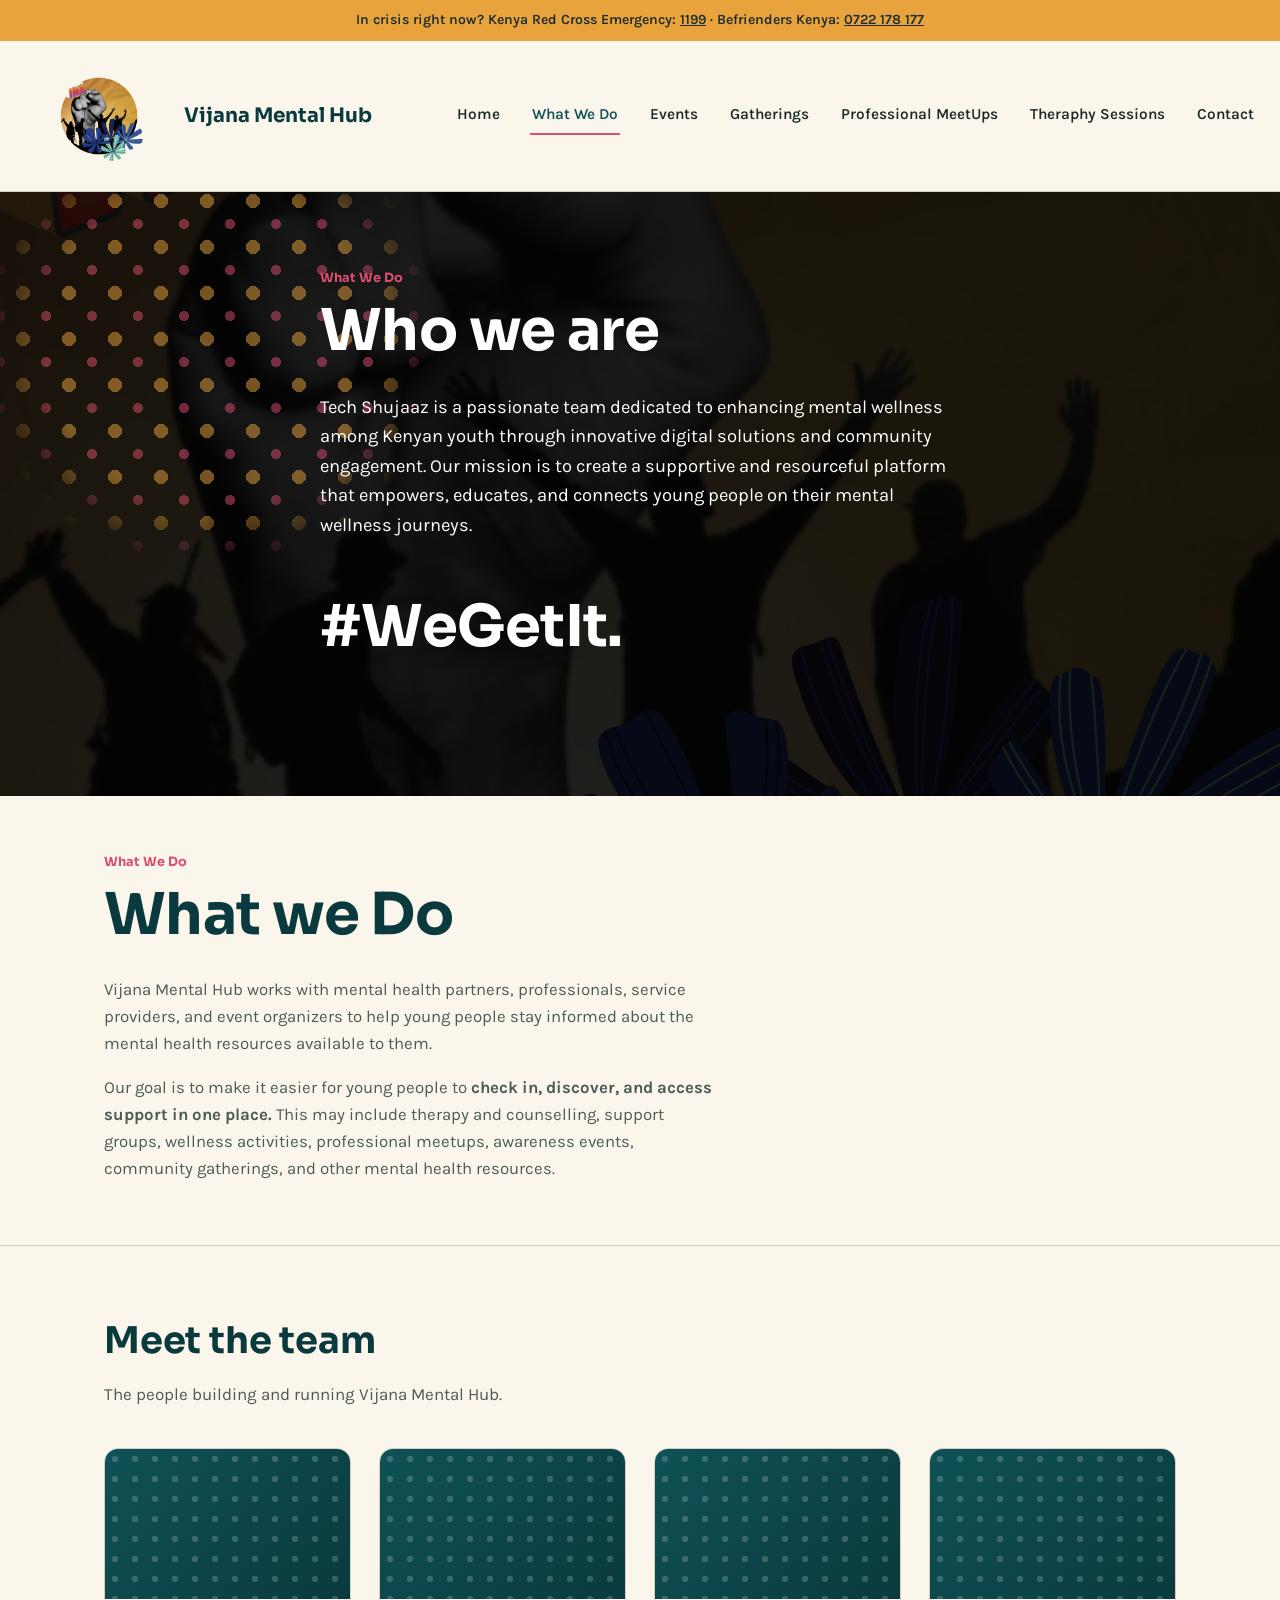
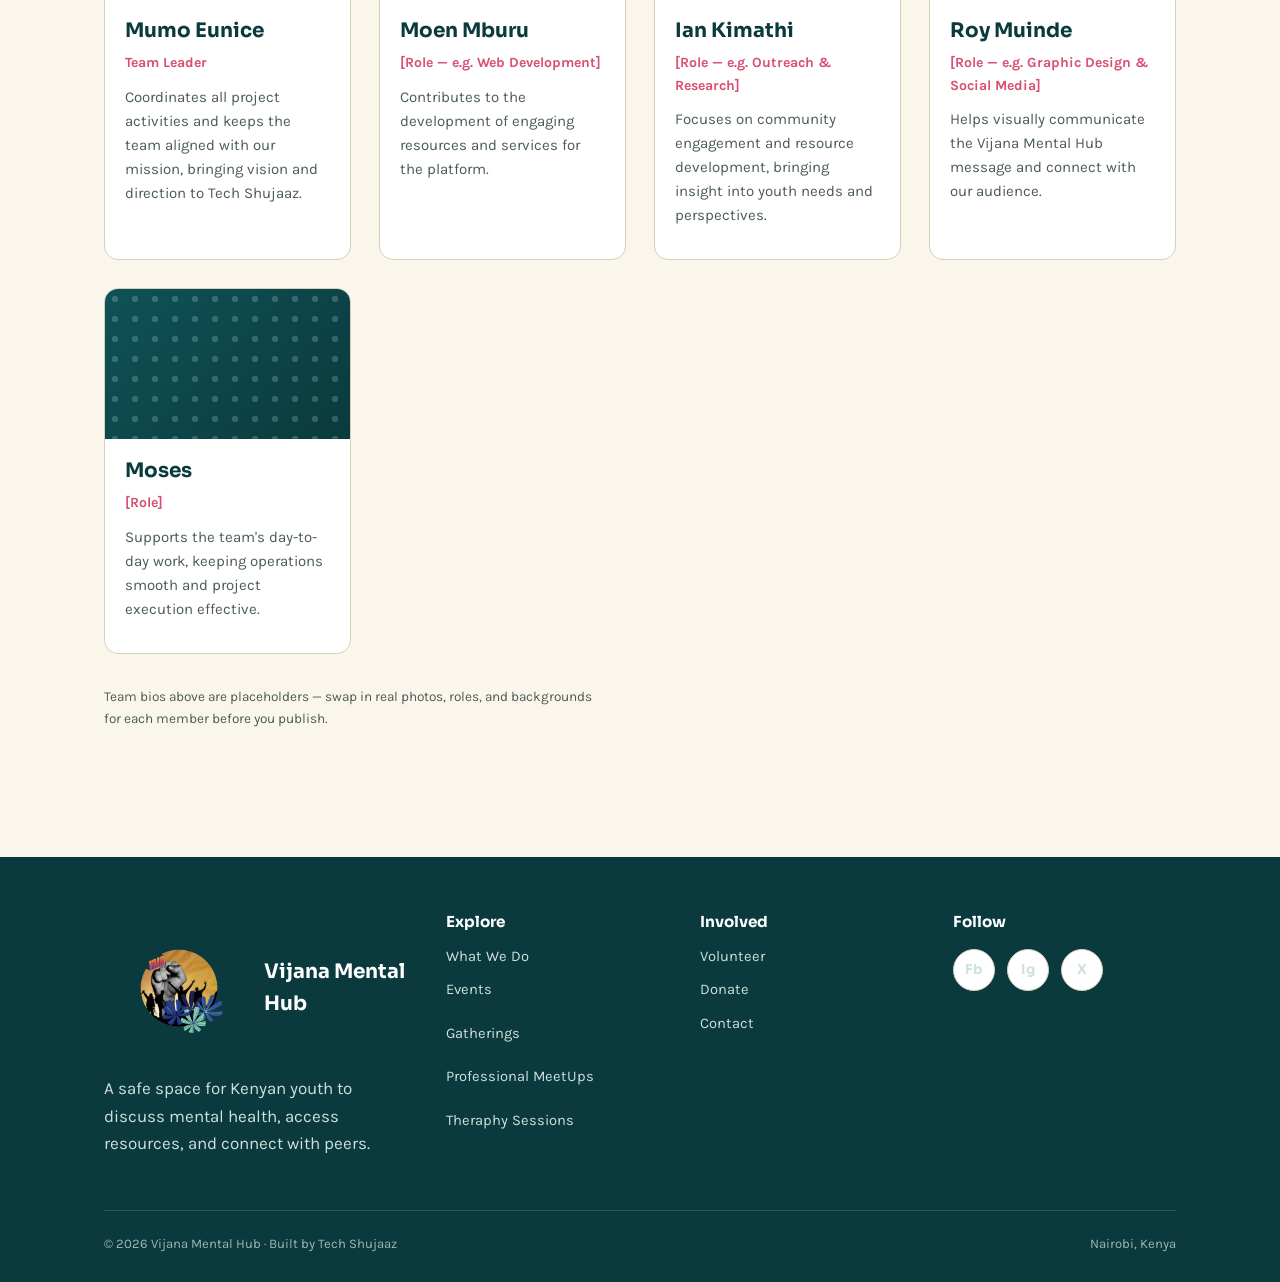
==== commit 667c2458: "Update about.html" ====
--- a/about.html
+++ b/about.html
@@ -37,12 +37,19 @@
 
 <main>
 
-  <section class="page-hero">
+  <section class="hero">
+    <div class="hero-overlay"></div>
+    <div class="hero-pattern" aria-hidden="true"></div>
     <div class="container">
       <span class="kicker">What We Do</span>
       <h1>Who we are</h1>
+     
       <p class="lead">Tech Shujaaz is a passionate team dedicated to enhancing mental wellness among Kenyan youth through innovative digital solutions and community engagement. Our mission is to create a supportive and resourceful platform that empowers, educates, and connects young people on their mental wellness journeys.</p>
+            <p> <h1 class="now"> #WeGetIt. </h1> </p>
+
     </div>
+  </div>
+  </div>
   </section>
  <section class="page-hero">
     <div class="container">
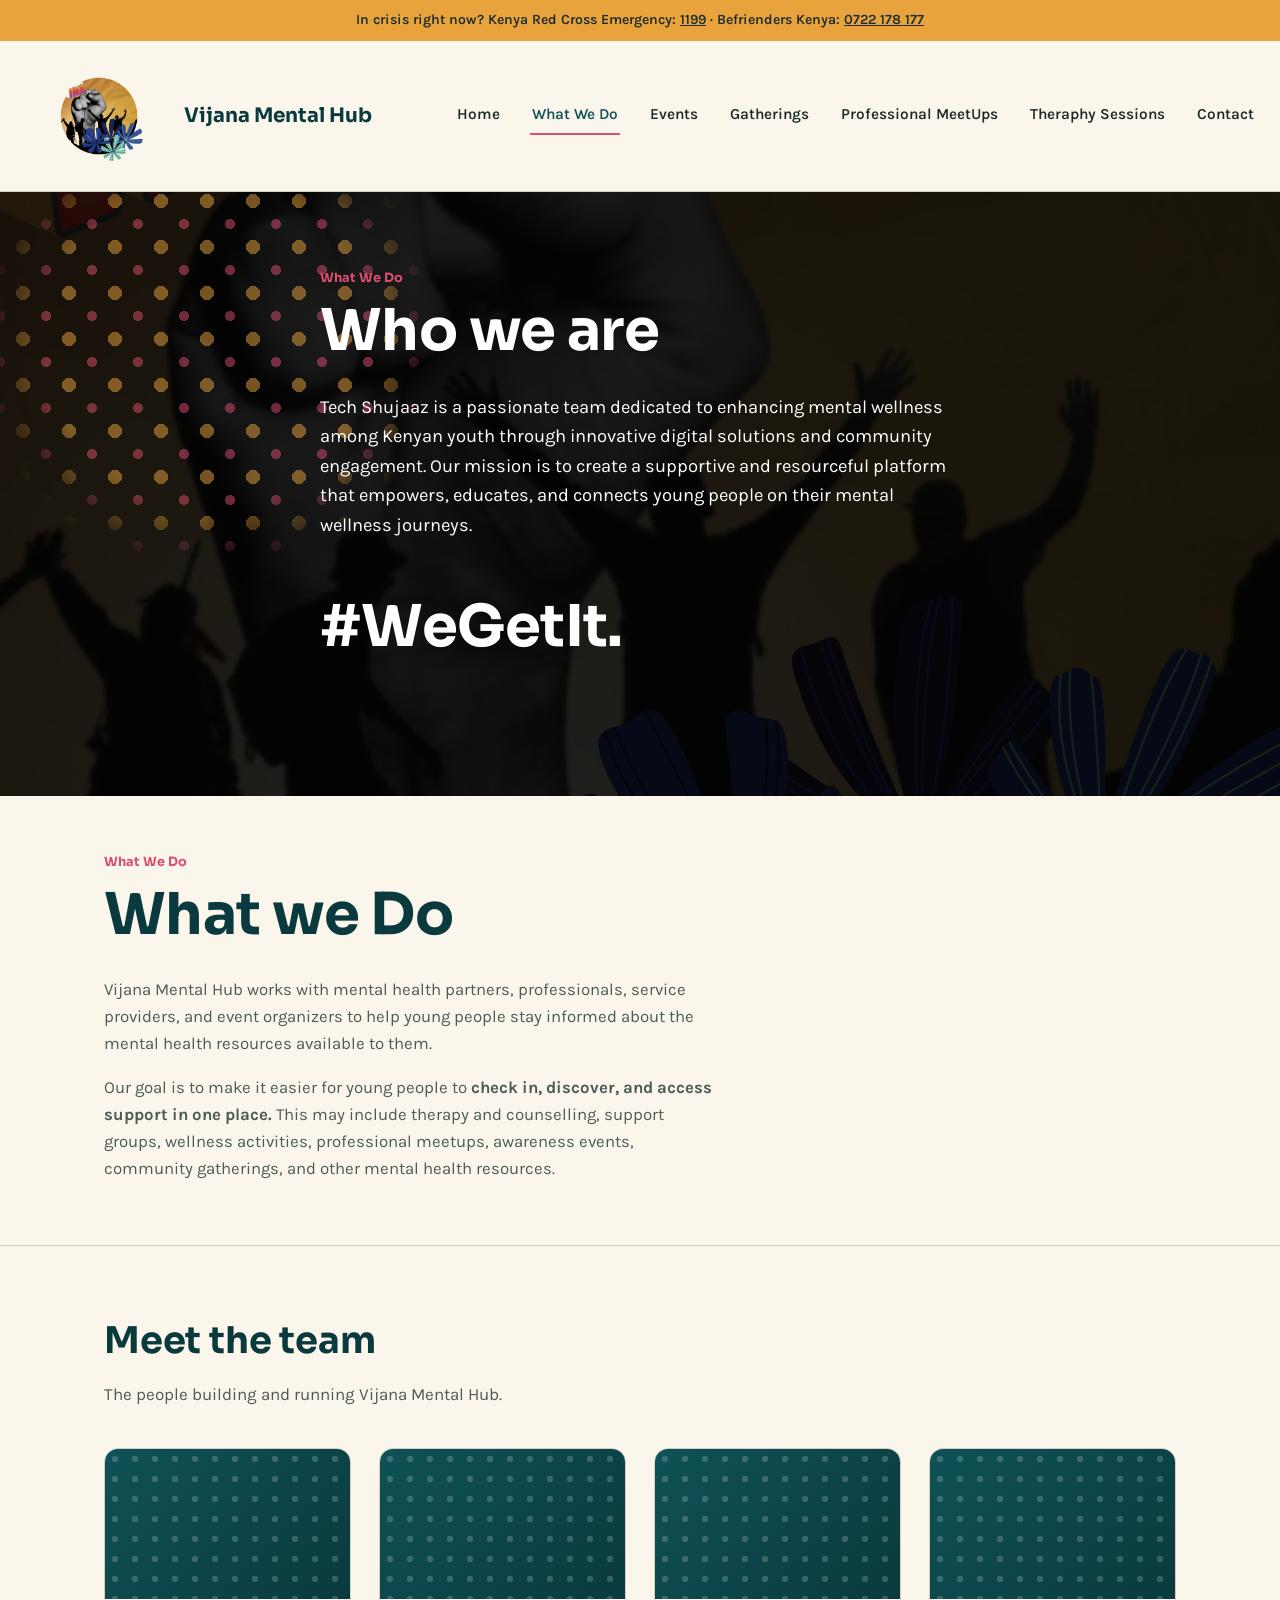
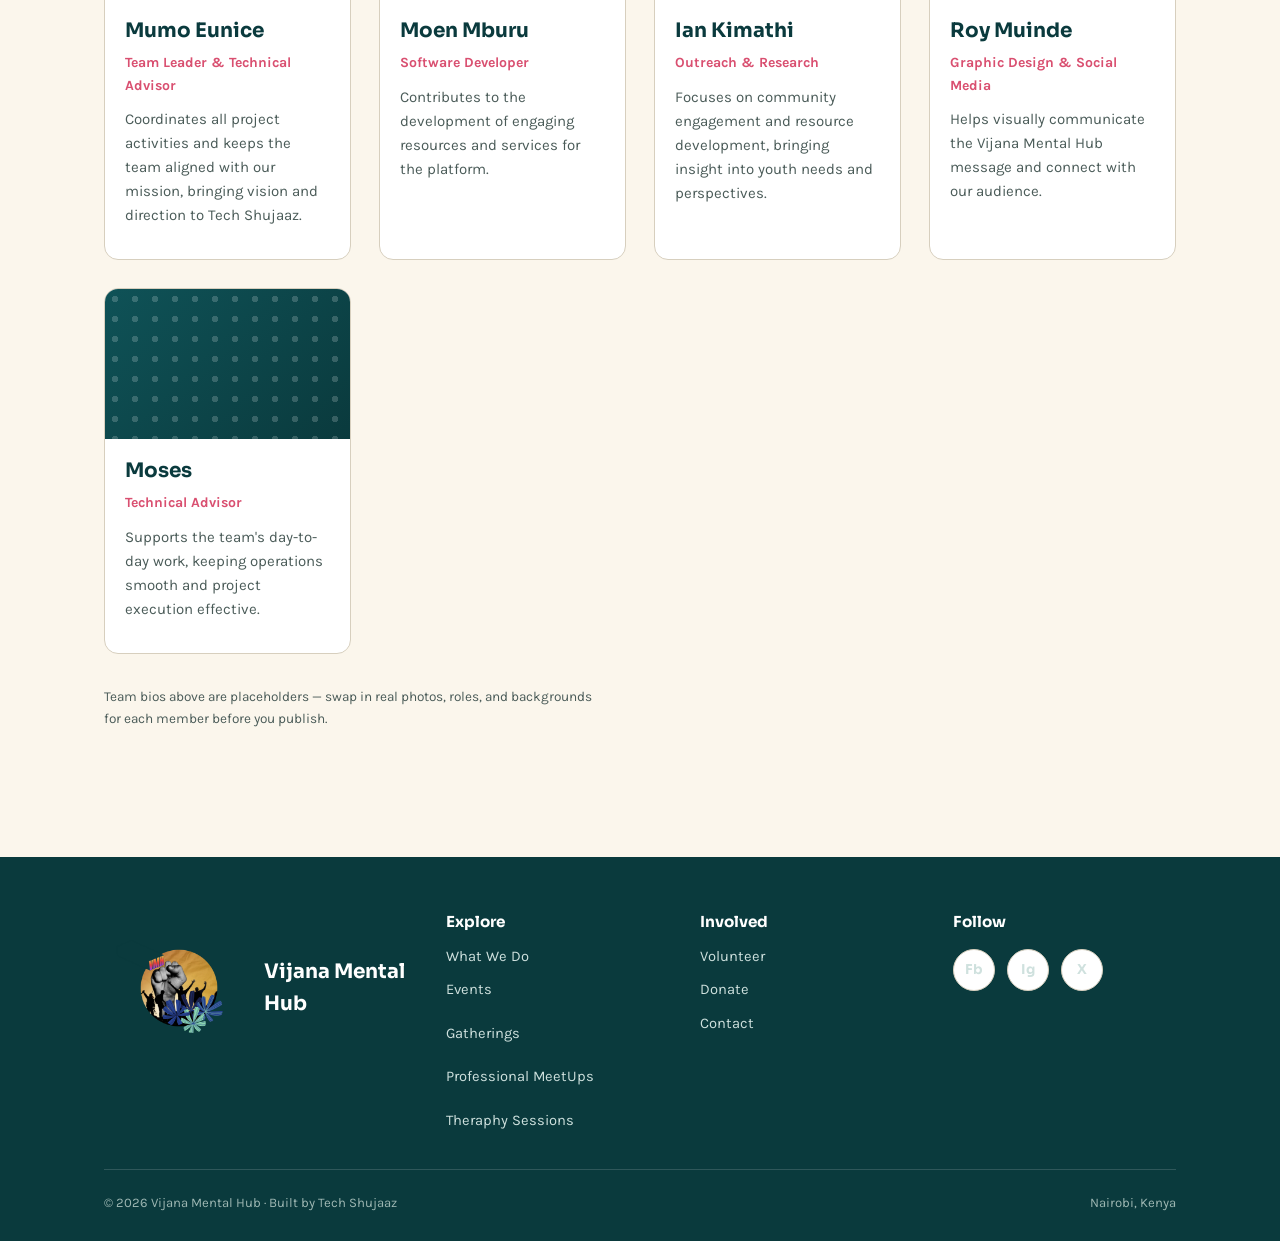
==== commit af0cc58c: "Update about.html" ====
--- a/about.html
+++ b/about.html
@@ -81,7 +81,7 @@
           <div class="team-photo"></div>
           <div class="team-body">
             <h3>Mumo Eunice</h3>
-            <div class="team-role">Team Leader</div>
+            <div class="team-role">Team Leader & Technical Advisor</div>
             <p>Coordinates all project activities and keeps the team aligned with our mission, bringing vision and direction to Tech Shujaaz.</p>
            <!-- <p><em>Background and interests: [add Mumo's degree, experience, and personal interests here]</em></p> -->
           </div>
@@ -91,7 +91,7 @@
           <div class="team-photo"></div>
           <div class="team-body">
             <h3>Moen Mburu</h3>
-            <div class="team-role">[Role — e.g. Web Development]</div>
+            <div class="team-role">Software Developer</div>
             <p>Contributes to the development of engaging resources and services for the platform.</p>
            <!-- <p><em>Background and interests: [add Moen's background, skills, and interests here]</em></p> -->
           </div>
@@ -101,7 +101,7 @@
           <div class="team-photo"></div>
           <div class="team-body">
             <h3>Ian Kimathi</h3>
-            <div class="team-role">[Role — e.g. Outreach & Research]</div>
+            <div class="team-role">Outreach & Research</div>
             <p>Focuses on community engagement and resource development, bringing insight into youth needs and perspectives.</p>
            <!-- <p><em>Background and interests: [add Ian's background and interests here]</em></p> -->
           </div>
@@ -111,7 +111,7 @@
           <div class="team-photo"></div>
           <div class="team-body">
             <h3>Roy Muinde</h3>
-            <div class="team-role">[Role — e.g. Graphic Design & Social Media]</div>
+            <div class="team-role">Graphic Design & Social Media</div>
             <p>Helps visually communicate the Vijana Mental Hub message and connect with our audience.</p>
            <!-- <p><em>Background and interests: [add Roy's background and interests here]</em></p> -->
           </div>
@@ -121,7 +121,7 @@
           <div class="team-photo"></div>
           <div class="team-body">
             <h3>Moses</h3>
-            <div class="team-role">[Role]</div>
+            <div class="team-role">Technical Advisor</div>
             <p>Supports the team's day-to-day work, keeping operations smooth and project execution effective.</p>
          <!--  <p><em>Background and interests: [add Moses's background and interests here]</em></p> -->
           </div>
@@ -142,7 +142,7 @@
         <div class="logo"> <img src="Untitled%20design%20%286%29.png" alt="Vijana Mental Hub" class="logo-image">
   <span>Vijana Mental Hub</span></div>
 
-        <p style="color:#CFE1DE; max-width:32ch;">A safe space for Kenyan youth to discuss mental health, access resources, and connect with peers.</p>
+       <!-- <p style="color:#CFE1DE; max-width:32ch;">A safe space for Kenyan youth to discuss mental health, access resources, and connect with peers.</p> -->
       </div>
       <div>
         <h4>Explore</h4>
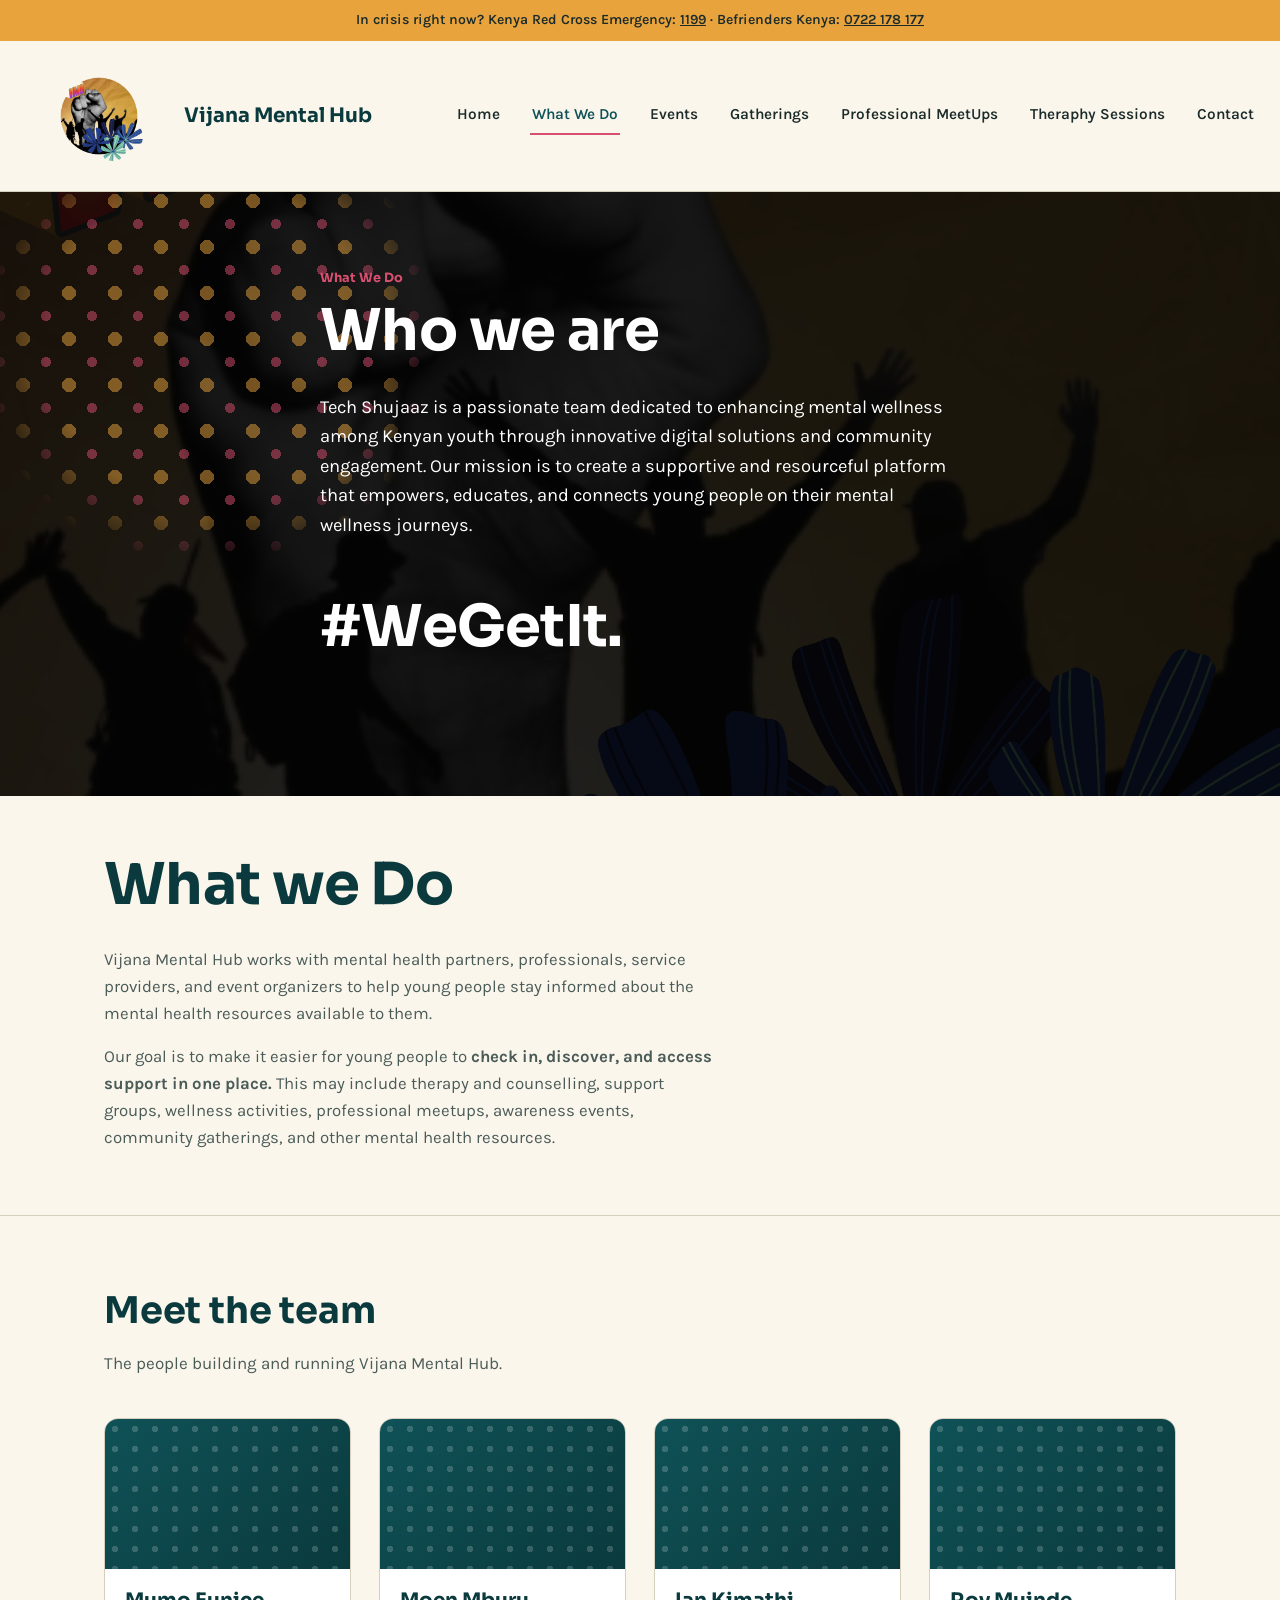
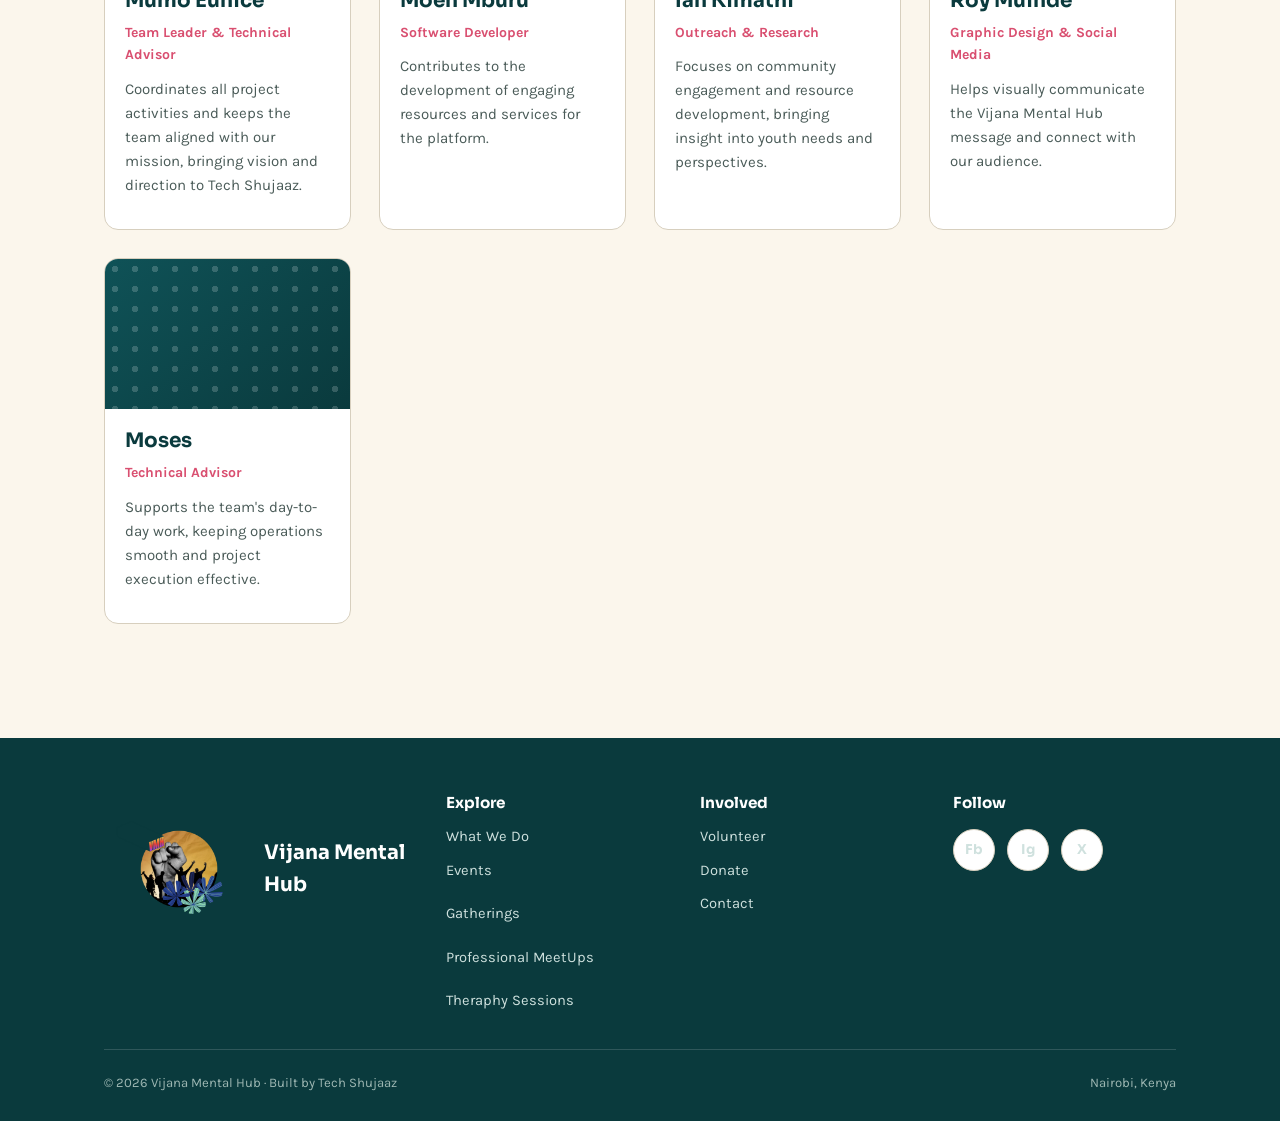
==== commit 7acf16fe: "Update about.html" ====
--- a/about.html
+++ b/about.html
@@ -53,7 +53,7 @@
   </section>
  <section class="page-hero">
     <div class="container">
-      <span class="kicker">What We Do</span>
+      <!--<span class="kicker">What We Do</span> -->
       <h1>What we Do</h1>
       <p class="lead"> Vijana Mental Hub works with mental health partners, professionals,
             service providers, and event organizers to help young people stay
@@ -129,7 +129,7 @@
 
       </div>
 
-      <p class="form-note" style="margin-top:32px;">Team bios above are placeholders — swap in real photos, roles, and backgrounds for each member before you publish.</p>
+     <!-- <p class="form-note" style="margin-top:32px;">Team bios above are placeholders — swap in real photos, roles, and backgrounds for each member before you publish.</p> -->
     </div>
   </section>
 
